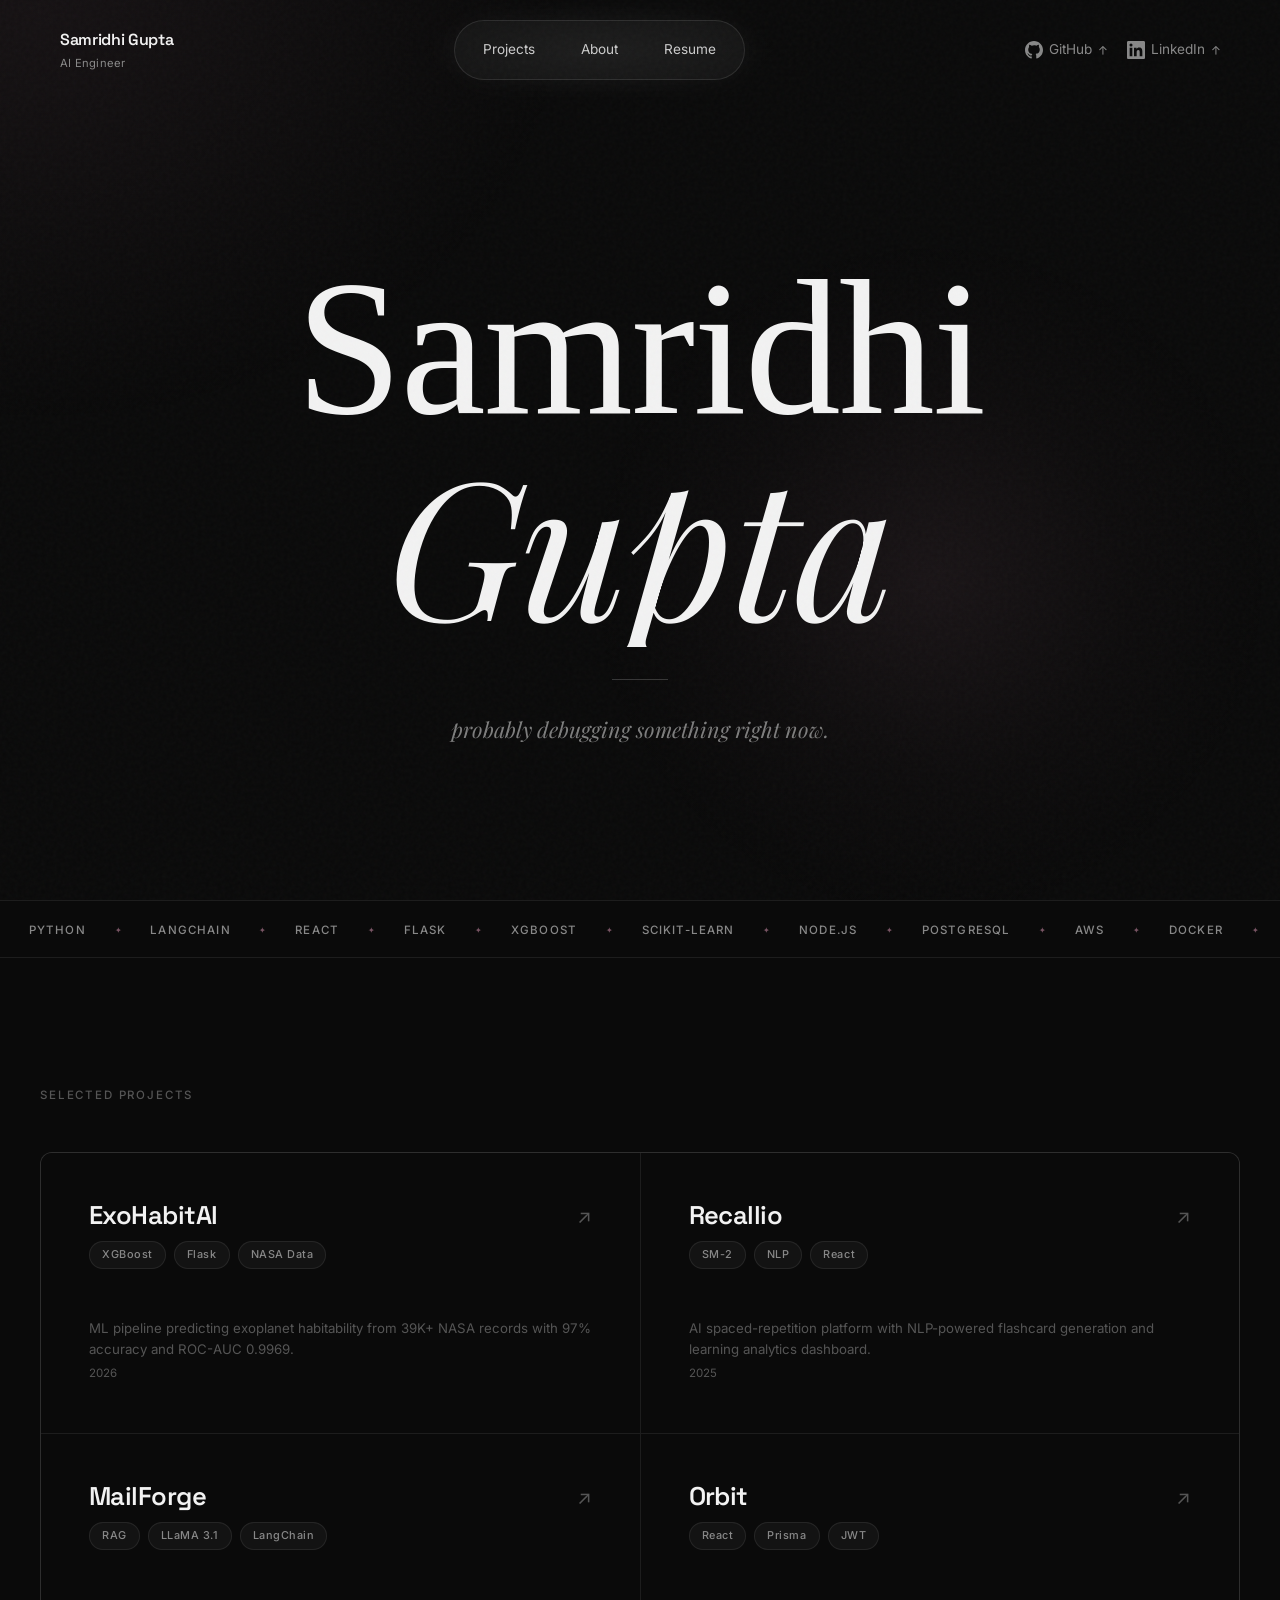
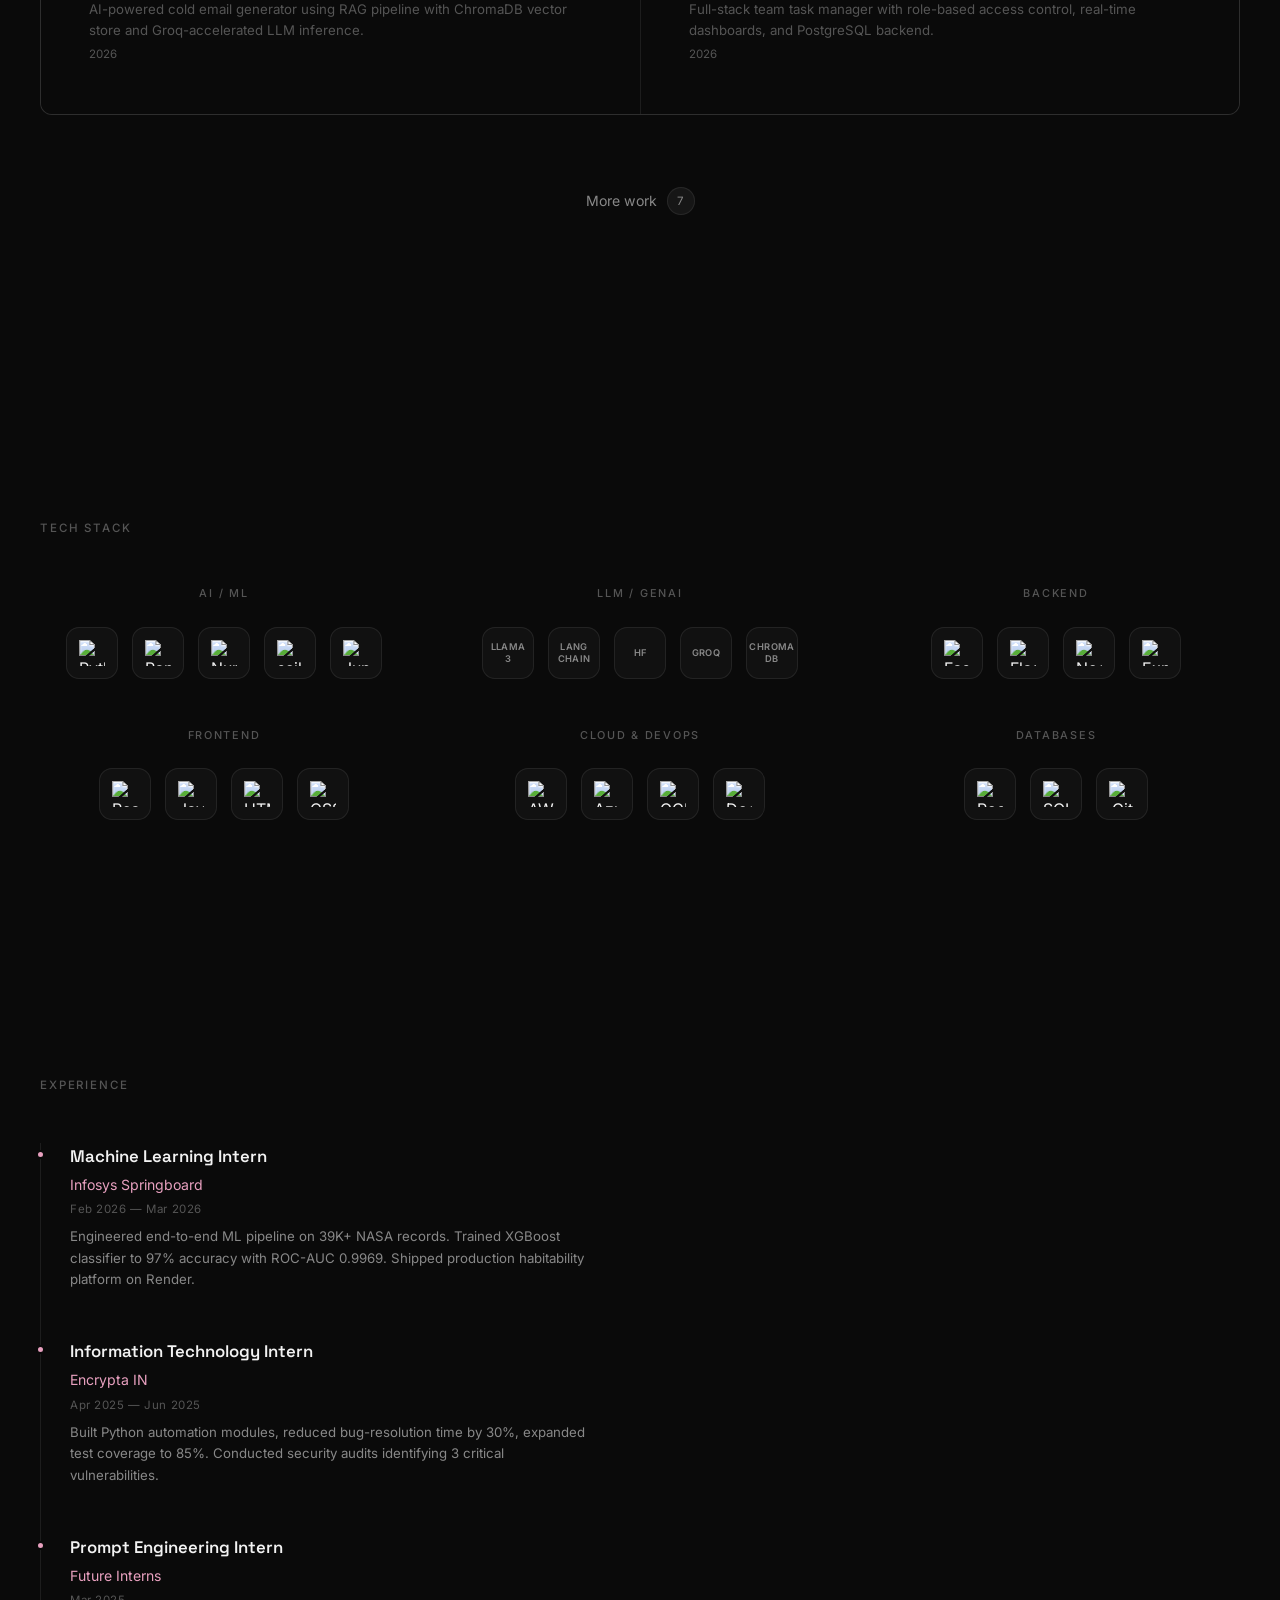
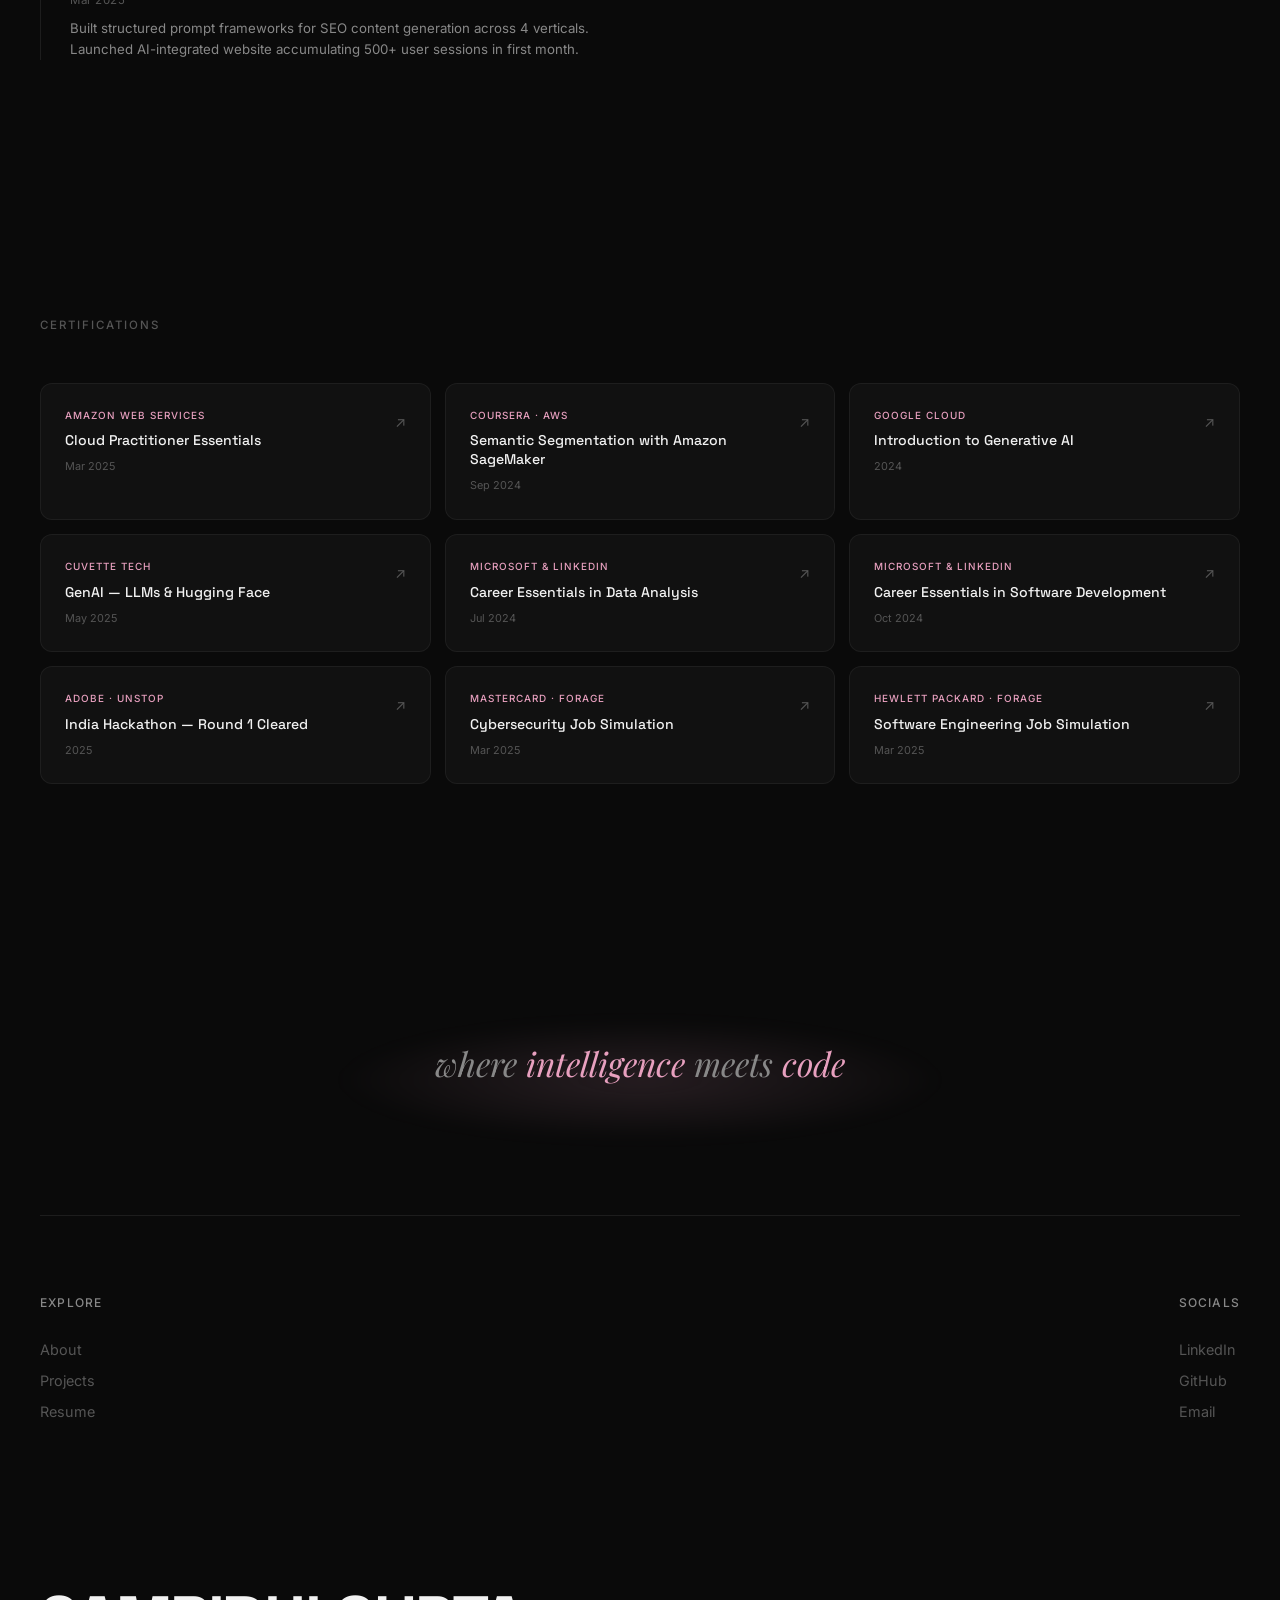
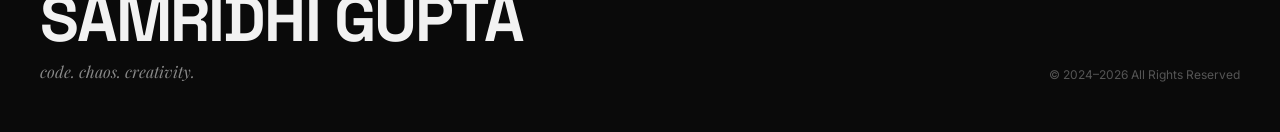
==== index.html @ 65842734 "Initial portfolio commit" ====
<!DOCTYPE html>
<html lang="en">
<head>
  <meta charset="UTF-8">
  <meta name="viewport" content="width=device-width, initial-scale=1.0">
  <title>Samridhi Gupta | Portfolio</title>
  <meta name="description" content="AI Engineer building intelligent systems that ship. Full-stack developer, ML enthusiast, and creator of production-grade AI applications.">
  <meta property="og:title" content="Samridhi Gupta | Portfolio">
  <meta property="og:description" content="AI Engineer building intelligent systems that ship.">
  <meta property="og:type" content="website">

  <!-- Stylesheets -->
  <link rel="stylesheet" href="css/style.css">
  <link rel="stylesheet" href="css/cursor.css">
  <link rel="stylesheet" href="css/welcome.css">
  <link rel="stylesheet" href="css/home.css">
  <link rel="stylesheet" href="css/responsive.css">
</head>
<body>

  <!-- Welcome Animation Overlay -->
  <div id="welcome-overlay" class="welcome-overlay">
    <div class="welcome-name">
      <span class="char">S</span><span class="char">a</span><span class="char">m</span><span class="char">r</span><span class="char">i</span><span class="char">d</span><span class="char">h</span><span class="char">i</span>
      <span class="char">&nbsp;</span>
      <span class="char">G</span><span class="char">u</span><span class="char">p</span><span class="char">t</span><span class="char">a</span>
    </div>
    <div class="welcome-tagline">probably debugging something right now.</div>
    <div class="welcome-line"></div>
  </div>

  <!-- Navbar -->
  <nav class="navbar">
    <a href="#" id="nav-brand-trigger" class="nav-brand">
      <span class="nav-brand-name">Samridhi Gupta</span>
      <span class="nav-brand-title">AI Engineer</span>
    </a>

    <div class="nav-center" data-magnetic="0.2">
      <a href="projects.html" class="nav-link">Projects</a>
      <a href="about.html" class="nav-link">About</a>
      <a href="assets/SAMRIDHI_GUPTA_Resume.pdf" class="nav-link" target="_blank">Resume</a>
    </div>

    <div class="nav-socials">
      <a href="https://github.com/SamridhiiiGupta" target="_blank" rel="noopener" class="nav-social-link">
        <svg viewBox="0 0 24 24" fill="currentColor"><path d="M12 0C5.374 0 0 5.373 0 12c0 5.302 3.438 9.8 8.207 11.387.599.111.793-.261.793-.577v-2.234c-3.338.726-4.033-1.416-4.033-1.416-.546-1.387-1.333-1.756-1.333-1.756-1.089-.745.083-.729.083-.729 1.205.084 1.839 1.237 1.839 1.237 1.07 1.834 2.807 1.304 3.492.997.107-.775.418-1.305.762-1.604-2.665-.305-5.467-1.334-5.467-5.931 0-1.311.469-2.381 1.236-3.221-.124-.303-.535-1.524.117-3.176 0 0 1.008-.322 3.301 1.23A11.509 11.509 0 0112 5.803c1.02.005 2.047.138 3.006.404 2.291-1.552 3.297-1.23 3.297-1.23.653 1.653.242 2.874.118 3.176.77.84 1.235 1.911 1.235 3.221 0 4.609-2.807 5.624-5.479 5.921.43.372.823 1.102.823 2.222v3.293c0 .319.192.694.801.576C20.566 21.797 24 17.3 24 12c0-6.627-5.373-12-12-12z"/></svg>
        <span>GitHub</span>
        <span class="arrow">↗</span>
      </a>
      <a href="https://www.linkedin.com/in/samridhiii-gupta/" target="_blank" rel="noopener" class="nav-social-link">
        <svg viewBox="0 0 24 24" fill="currentColor"><path d="M20.447 20.452h-3.554v-5.569c0-1.328-.027-3.037-1.852-3.037-1.853 0-2.136 1.445-2.136 2.939v5.667H9.351V9h3.414v1.561h.046c.477-.9 1.637-1.85 3.37-1.85 3.601 0 4.267 2.37 4.267 5.455v6.286zM5.337 7.433a2.062 2.062 0 01-2.063-2.065 2.064 2.064 0 112.063 2.065zm1.782 13.019H3.555V9h3.564v11.452zM22.225 0H1.771C.792 0 0 .774 0 1.729v20.542C0 23.227.792 24 1.771 24h20.451C23.2 24 24 23.227 24 22.271V1.729C24 .774 23.2 0 22.222 0h.003z"/></svg>
        <span>LinkedIn</span>
        <span class="arrow">↗</span>
      </a>
    </div>
  </nav>

  <!-- Main Content -->
  <main>

    <!-- ═══════════════════════════════════════
         HERO — Centered editorial (reference style)
    ═══════════════════════════════════════════ -->
    <section class="hero" id="hero">

      <!-- Mouse-following ambient glow orb -->
      <div class="hero-spotlight-orb"></div>

      <div class="container">

        <!-- Dot + role label -->
        <div class="hero-role">AI Engineer</div>

        <!-- Name: Samridhi (Times New Roman) / Gupta (italic cursive) -->
        <h1 class="hero-name">
          <span class="hero-line">
            <span class="hero-word hero-word-serif">Samridhi</span>
          </span>
          <span class="hero-line">
            <span class="hero-word hero-word-italic">Gupta</span>
          </span>
        </h1>

        <!-- Thin separator -->
        <div class="hero-separator"></div>

        <!-- Tagline -->
        <p class="hero-tagline">probably debugging something right now.</p>

      </div>

      <!-- Status dot + scroll indicator pinned to bottom -->
      <div class="hero-bottom">
        <div class="hero-status">
          <span class="status-dot"></span>
          <span class="status-text">Open to opportunities</span>
        </div>
        <div class="scroll-indicator" aria-hidden="true">
          <span>Scroll</span>
          <div class="scroll-line"></div>
        </div>
      </div>

    </section>

    <!-- ═══════════════════════════════════════
         TECH MARQUEE BAND
    ═══════════════════════════════════════════ -->
    <div class="marquee-section" aria-hidden="true">
      <div class="marquee-track">
        <!-- Set 1 -->
        <span class="marquee-item">Python</span><span class="marquee-sep">✦</span>
        <span class="marquee-item">LangChain</span><span class="marquee-sep">✦</span>
        <span class="marquee-item">React</span><span class="marquee-sep">✦</span>
        <span class="marquee-item">Flask</span><span class="marquee-sep">✦</span>
        <span class="marquee-item">XGBoost</span><span class="marquee-sep">✦</span>
        <span class="marquee-item">scikit-learn</span><span class="marquee-sep">✦</span>
        <span class="marquee-item">Node.js</span><span class="marquee-sep">✦</span>
        <span class="marquee-item">PostgreSQL</span><span class="marquee-sep">✦</span>
        <span class="marquee-item">AWS</span><span class="marquee-sep">✦</span>
        <span class="marquee-item">Docker</span><span class="marquee-sep">✦</span>
        <span class="marquee-item">RAG Pipelines</span><span class="marquee-sep">✦</span>
        <span class="marquee-item">ChromaDB</span><span class="marquee-sep">✦</span>
        <span class="marquee-item">LLaMA 3</span><span class="marquee-sep">✦</span>
        <span class="marquee-item">Groq</span><span class="marquee-sep">✦</span>
        <!-- Set 2 — duplicate for seamless loop -->
        <span class="marquee-item">Python</span><span class="marquee-sep">✦</span>
        <span class="marquee-item">LangChain</span><span class="marquee-sep">✦</span>
        <span class="marquee-item">React</span><span class="marquee-sep">✦</span>
        <span class="marquee-item">Flask</span><span class="marquee-sep">✦</span>
        <span class="marquee-item">XGBoost</span><span class="marquee-sep">✦</span>
        <span class="marquee-item">scikit-learn</span><span class="marquee-sep">✦</span>
        <span class="marquee-item">Node.js</span><span class="marquee-sep">✦</span>
        <span class="marquee-item">PostgreSQL</span><span class="marquee-sep">✦</span>
        <span class="marquee-item">AWS</span><span class="marquee-sep">✦</span>
        <span class="marquee-item">Docker</span><span class="marquee-sep">✦</span>
        <span class="marquee-item">RAG Pipelines</span><span class="marquee-sep">✦</span>
        <span class="marquee-item">ChromaDB</span><span class="marquee-sep">✦</span>
        <span class="marquee-item">LLaMA 3</span><span class="marquee-sep">✦</span>
        <span class="marquee-item">Groq</span><span class="marquee-sep">✦</span>
      </div>
    </div>

    <!-- ═══════════════════════════════════════
         SELECTED PROJECTS
    ═══════════════════════════════════════════ -->
    <section class="section container">
      <div class="section-label">Selected Projects</div>
      <div class="projects-grid">

        <!-- ExoHabitAI -->
        <a href="https://b13-exohabitai-samridhigupta.onrender.com/" target="_blank" rel="noopener" class="project-card">
          <div class="project-card-top">
            <div>
              <h3 class="project-card-name">ExoHabitAI</h3>
              <div class="project-card-meta">
                <span class="project-card-tag">XGBoost</span>
                <span class="project-card-tag">Flask</span>
                <span class="project-card-tag">NASA Data</span>
              </div>
            </div>
            <span class="project-card-arrow">↗</span>
          </div>
          <div>
            <p class="project-card-desc">ML pipeline predicting exoplanet habitability from 39K+ NASA records with 97% accuracy and ROC-AUC 0.9969.</p>
            <span class="project-card-year">2026</span>
          </div>
        </a>

        <!-- Recallio -->
        <a href="https://recallio-designed-for-perfect-recal-seven.vercel.app/" target="_blank" rel="noopener" class="project-card">
          <div class="project-card-top">
            <div>
              <h3 class="project-card-name">Recallio</h3>
              <div class="project-card-meta">
                <span class="project-card-tag">SM-2</span>
                <span class="project-card-tag">NLP</span>
                <span class="project-card-tag">React</span>
              </div>
            </div>
            <span class="project-card-arrow">↗</span>
          </div>
          <div>
            <p class="project-card-desc">AI spaced-repetition platform with NLP-powered flashcard generation and learning analytics dashboard.</p>
            <span class="project-card-year">2025</span>
          </div>
        </a>

        <!-- MailForge -->
        <!-- Add data-preview when you place screenshot at assets/images/projects/mailforge.jpg -->
        <a href="https://mailforge-ai-powered-cold-email-gen-lake.vercel.app/" target="_blank" rel="noopener" class="project-card">
          <div class="project-card-top">
            <div>
              <h3 class="project-card-name">MailForge</h3>
              <div class="project-card-meta">
                <span class="project-card-tag">RAG</span>
                <span class="project-card-tag">LLaMA 3.1</span>
                <span class="project-card-tag">LangChain</span>
              </div>
            </div>
            <span class="project-card-arrow">↗</span>
          </div>
          <div>
            <p class="project-card-desc">AI-powered cold email generator using RAG pipeline with ChromaDB vector store and Groq-accelerated LLM inference.</p>
            <span class="project-card-year">2026</span>
          </div>
        </a>

        <!-- Orbit -->
        <a href="https://orbit-production-76b4.up.railway.app/" target="_blank" rel="noopener" class="project-card">
          <div class="project-card-top">
            <div>
              <h3 class="project-card-name">Orbit</h3>
              <div class="project-card-meta">
                <span class="project-card-tag">React</span>
                <span class="project-card-tag">Prisma</span>
                <span class="project-card-tag">JWT</span>
              </div>
            </div>
            <span class="project-card-arrow">↗</span>
          </div>
          <div>
            <p class="project-card-desc">Full-stack team task manager with role-based access control, real-time dashboards, and PostgreSQL backend.</p>
            <span class="project-card-year">2026</span>
          </div>
        </a>

      </div>

      <div class="projects-more">
        <a href="projects.html">
          <span>More work</span>
          <span class="count">7</span>
        </a>
      </div>
    </section>

    <!-- ═══════════════════════════════════════
         TECH STACK
    ═══════════════════════════════════════════ -->
    <section class="tech-section section container">
      <div class="section-label">Tech Stack</div>
      <div class="tech-categories">

        <div class="tech-category">
          <div class="tech-category-label">AI / ML</div>
          <div class="tech-icons">
            <div class="tech-icon"><img src="https://cdn.jsdelivr.net/gh/devicons/devicon/icons/python/python-original.svg" alt="Python"><span class="tech-tooltip">Python</span></div>
            <div class="tech-icon"><img src="https://cdn.jsdelivr.net/gh/devicons/devicon/icons/pandas/pandas-original.svg" alt="Pandas"><span class="tech-tooltip">Pandas</span></div>
            <div class="tech-icon"><img src="https://cdn.jsdelivr.net/gh/devicons/devicon/icons/numpy/numpy-original.svg" alt="NumPy"><span class="tech-tooltip">NumPy</span></div>
            <div class="tech-icon"><img src="https://cdn.jsdelivr.net/gh/devicons/devicon/icons/scikitlearn/scikitlearn-original.svg" alt="scikit-learn"><span class="tech-tooltip">scikit-learn</span></div>
            <div class="tech-icon"><img src="https://cdn.jsdelivr.net/gh/devicons/devicon/icons/jupyter/jupyter-original.svg" alt="Jupyter"><span class="tech-tooltip">Jupyter</span></div>
          </div>
        </div>

        <div class="tech-category">
          <div class="tech-category-label">LLM / GenAI</div>
          <div class="tech-icons">
            <div class="tech-icon"><span class="tech-text-badge">LLaMA<br>3</span><span class="tech-tooltip">LLaMA 3</span></div>
            <div class="tech-icon"><span class="tech-text-badge">Lang<br>Chain</span><span class="tech-tooltip">LangChain</span></div>
            <div class="tech-icon"><span class="tech-text-badge">HF</span><span class="tech-tooltip">Hugging Face</span></div>
            <div class="tech-icon"><span class="tech-text-badge">Groq</span><span class="tech-tooltip">Groq</span></div>
            <div class="tech-icon"><span class="tech-text-badge">Chroma<br>DB</span><span class="tech-tooltip">ChromaDB</span></div>
          </div>
        </div>

        <div class="tech-category">
          <div class="tech-category-label">Backend</div>
          <div class="tech-icons">
            <div class="tech-icon"><img src="https://cdn.jsdelivr.net/gh/devicons/devicon/icons/fastapi/fastapi-original.svg" alt="FastAPI"><span class="tech-tooltip">FastAPI</span></div>
            <div class="tech-icon"><img src="https://cdn.jsdelivr.net/gh/devicons/devicon/icons/flask/flask-original.svg" alt="Flask"><span class="tech-tooltip">Flask</span></div>
            <div class="tech-icon"><img src="https://cdn.jsdelivr.net/gh/devicons/devicon/icons/nodejs/nodejs-original.svg" alt="Node.js"><span class="tech-tooltip">Node.js</span></div>
            <div class="tech-icon"><img src="https://cdn.jsdelivr.net/gh/devicons/devicon/icons/express/express-original.svg" alt="Express"><span class="tech-tooltip">Express</span></div>
          </div>
        </div>

        <div class="tech-category">
          <div class="tech-category-label">Frontend</div>
          <div class="tech-icons">
            <div class="tech-icon"><img src="https://cdn.jsdelivr.net/gh/devicons/devicon/icons/react/react-original.svg" alt="React"><span class="tech-tooltip">React</span></div>
            <div class="tech-icon"><img src="https://cdn.jsdelivr.net/gh/devicons/devicon/icons/javascript/javascript-original.svg" alt="JavaScript"><span class="tech-tooltip">JavaScript</span></div>
            <div class="tech-icon"><img src="https://cdn.jsdelivr.net/gh/devicons/devicon/icons/html5/html5-original.svg" alt="HTML5"><span class="tech-tooltip">HTML5</span></div>
            <div class="tech-icon"><img src="https://cdn.jsdelivr.net/gh/devicons/devicon/icons/css3/css3-original.svg" alt="CSS3"><span class="tech-tooltip">CSS3</span></div>
          </div>
        </div>

        <div class="tech-category">
          <div class="tech-category-label">Cloud & DevOps</div>
          <div class="tech-icons">
            <div class="tech-icon"><img src="https://cdn.jsdelivr.net/gh/devicons/devicon/icons/amazonwebservices/amazonwebservices-plain-wordmark.svg" alt="AWS"><span class="tech-tooltip">AWS</span></div>
            <div class="tech-icon"><img src="https://cdn.jsdelivr.net/gh/devicons/devicon/icons/azure/azure-original.svg" alt="Azure"><span class="tech-tooltip">Azure</span></div>
            <div class="tech-icon"><img src="https://cdn.jsdelivr.net/gh/devicons/devicon/icons/googlecloud/googlecloud-original.svg" alt="GCP"><span class="tech-tooltip">GCP</span></div>
            <div class="tech-icon"><img src="https://cdn.jsdelivr.net/gh/devicons/devicon/icons/docker/docker-original.svg" alt="Docker"><span class="tech-tooltip">Docker</span></div>
          </div>
        </div>

        <div class="tech-category">
          <div class="tech-category-label">Databases</div>
          <div class="tech-icons">
            <div class="tech-icon"><img src="https://cdn.jsdelivr.net/gh/devicons/devicon/icons/postgresql/postgresql-original.svg" alt="PostgreSQL"><span class="tech-tooltip">PostgreSQL</span></div>
            <div class="tech-icon"><img src="https://cdn.jsdelivr.net/gh/devicons/devicon/icons/sqlite/sqlite-original.svg" alt="SQLite"><span class="tech-tooltip">SQLite</span></div>
            <div class="tech-icon"><img src="https://cdn.jsdelivr.net/gh/devicons/devicon/icons/git/git-original.svg" alt="Git"><span class="tech-tooltip">Git</span></div>
          </div>
        </div>

      </div>
    </section>

    <!-- ═══════════════════════════════════════
         EXPERIENCE
    ═══════════════════════════════════════════ -->
    <section class="experience-section section container">
      <div class="section-label">Experience</div>
      <div class="timeline">

        <div class="timeline-item">
          <div class="timeline-role">Machine Learning Intern</div>
          <div class="timeline-company">Infosys Springboard</div>
          <div class="timeline-date">Feb 2026 — Mar 2026</div>
          <p class="timeline-desc">Engineered end-to-end ML pipeline on 39K+ NASA records. Trained XGBoost classifier to 97% accuracy with ROC-AUC 0.9969. Shipped production habitability platform on Render.</p>
        </div>

        <div class="timeline-item">
          <div class="timeline-role">Information Technology Intern</div>
          <div class="timeline-company">Encrypta IN</div>
          <div class="timeline-date">Apr 2025 — Jun 2025</div>
          <p class="timeline-desc">Built Python automation modules, reduced bug-resolution time by 30%, expanded test coverage to 85%. Conducted security audits identifying 3 critical vulnerabilities.</p>
        </div>

        <div class="timeline-item">
          <div class="timeline-role">Prompt Engineering Intern</div>
          <div class="timeline-company">Future Interns</div>
          <div class="timeline-date">Mar 2025</div>
          <p class="timeline-desc">Built structured prompt frameworks for SEO content generation across 4 verticals. Launched AI-integrated website accumulating 500+ user sessions in first month.</p>
        </div>

      </div>
    </section>

    <!-- ═══════════════════════════════════════
         CERTIFICATIONS
    ═══════════════════════════════════════════ -->
    <section class="certs-section section container">
      <div class="section-label">Certifications</div>
      <div class="certs-grid">

        <!-- 1. AWS — most industry-recognized cloud cert -->
        <a class="cert-card" href="assets/certificates/aws-cloud-practitioner.pdf"
           target="_blank" rel="noopener" title="Open certificate">
          <div class="cert-card-inner">
            <div class="cert-issuer">Amazon Web Services</div>
            <div class="cert-name">Cloud Practitioner Essentials</div>
            <div class="cert-date">Mar 2025</div>
          </div>
          <span class="cert-open-icon">↗</span>
        </a>

        <!-- 2. Coursera · AWS — technical ML project cert -->
        <a class="cert-card" href="assets/certificates/coursera-sagemaker.pdf"
           target="_blank" rel="noopener" title="Open certificate">
          <div class="cert-card-inner">
            <div class="cert-issuer">Coursera · AWS</div>
            <div class="cert-name">Semantic Segmentation with Amazon SageMaker</div>
            <div class="cert-date">Sep 2024</div>
          </div>
          <span class="cert-open-icon">↗</span>
        </a>

        <!-- 3. Google Cloud — Generative AI badge -->
        <a class="cert-card" href="assets/certificates/google-genai.png"
           target="_blank" rel="noopener" title="Open certificate">
          <div class="cert-card-inner">
            <div class="cert-issuer">Google Cloud</div>
            <div class="cert-name">Introduction to Generative AI</div>
            <div class="cert-date">2024</div>
          </div>
          <span class="cert-open-icon">↗</span>
        </a>

        <!-- 4. Cuvette Tech — GenAI workshop -->
        <a class="cert-card" href="assets/certificates/cuvette-genai.pdf"
           target="_blank" rel="noopener" title="Open certificate">
          <div class="cert-card-inner">
            <div class="cert-issuer">Cuvette Tech</div>
            <div class="cert-name">GenAI — LLMs &amp; Hugging Face</div>
            <div class="cert-date">May 2025</div>
          </div>
          <span class="cert-open-icon">↗</span>
        </a>

        <!-- 5. Microsoft + LinkedIn — Data Analysis -->
        <a class="cert-card" href="assets/certificates/microsoft-data-analysis.pdf"
           target="_blank" rel="noopener" title="Open certificate">
          <div class="cert-card-inner">
            <div class="cert-issuer">Microsoft &amp; LinkedIn</div>
            <div class="cert-name">Career Essentials in Data Analysis</div>
            <div class="cert-date">Jul 2024</div>
          </div>
          <span class="cert-open-icon">↗</span>
        </a>

        <!-- 6. Microsoft + LinkedIn — Software Development -->
        <a class="cert-card" href="assets/certificates/microsoft-software-dev.pdf"
           target="_blank" rel="noopener" title="Open certificate">
          <div class="cert-card-inner">
            <div class="cert-issuer">Microsoft &amp; LinkedIn</div>
            <div class="cert-name">Career Essentials in Software Development</div>
            <div class="cert-date">Oct 2024</div>
          </div>
          <span class="cert-open-icon">↗</span>
        </a>

        <!-- 7. Adobe Hackathon — competition -->
        <a class="cert-card" href="assets/certificates/adobe-hackathon.pdf"
           target="_blank" rel="noopener" title="Open certificate">
          <div class="cert-card-inner">
            <div class="cert-issuer">Adobe · Unstop</div>
            <div class="cert-name">India Hackathon — Round 1 Cleared</div>
            <div class="cert-date">2025</div>
          </div>
          <span class="cert-open-icon">↗</span>
        </a>

        <!-- 8. Forage · Mastercard — Cybersecurity -->
        <a class="cert-card" href="assets/certificates/forage-cybersecurity.pdf"
           target="_blank" rel="noopener" title="Open certificate">
          <div class="cert-card-inner">
            <div class="cert-issuer">Mastercard · Forage</div>
            <div class="cert-name">Cybersecurity Job Simulation</div>
            <div class="cert-date">Mar 2025</div>
          </div>
          <span class="cert-open-icon">↗</span>
        </a>

        <!-- 9. Forage · HPE — Software Engineering -->
        <a class="cert-card" href="assets/certificates/forage-software-eng.pdf"
           target="_blank" rel="noopener" title="Open certificate">
          <div class="cert-card-inner">
            <div class="cert-issuer">Hewlett Packard · Forage</div>
            <div class="cert-name">Software Engineering Job Simulation</div>
            <div class="cert-date">Mar 2025</div>
          </div>
          <span class="cert-open-icon">↗</span>
        </a>

      </div>
    </section>

    <!-- Pre-footer tagline -->
    <section class="pre-footer container">
      <p class="pre-footer-text">where <em>intelligence</em> meets <em>code</em></p>
    </section>

  </main>

  <!-- Footer -->
  <footer class="footer container">
    <div class="footer-content">
      <div class="footer-column">
        <h4>Explore</h4>
        <a href="about.html">About</a>
        <a href="projects.html">Projects</a>
        <a href="assets/SAMRIDHI_GUPTA_Resume.pdf" target="_blank">Resume</a>
      </div>
      <div class="footer-column">
        <h4>Socials</h4>
        <a href="https://www.linkedin.com/in/samridhiii-gupta/" target="_blank" rel="noopener">LinkedIn</a>
        <a href="https://github.com/SamridhiiiGupta" target="_blank" rel="noopener">GitHub</a>
        <a href="mailto:samridhiii.guptaa@gmail.com">Email</a>
      </div>
    </div>
    <div class="footer-bottom">
      <div>
        <div class="footer-name">SAMRIDHI GUPTA</div>
        <div class="footer-tagline">code. chaos. creativity.</div>
      </div>
      <div class="footer-copyright">© 2024–2026 All Rights Reserved</div>
    </div>
  </footer>

  <!-- ═══════════════════════════════════════
       SCRIPTS — order matters
       1. GSAP core
       2. ScrollTrigger plugin
       3. Lenis smooth scroll
       4. Our custom JS
  ═══════════════════════════════════════════ -->
  <script src="https://cdnjs.cloudflare.com/ajax/libs/gsap/3.12.5/gsap.min.js"></script>
  <script src="https://cdnjs.cloudflare.com/ajax/libs/gsap/3.12.5/ScrollTrigger.min.js"></script>
  <script src="https://cdn.jsdelivr.net/npm/@studio-freight/lenis@1.0.45/bundled/lenis.min.js"></script>
  <script src="js/cursor.js"></script>
  <script src="js/welcome.js"></script>
  <script src="js/main.js"></script>

  <!-- Project card spotlight effect -->
  <script>
    document.querySelectorAll('.project-card').forEach(card => {
      card.addEventListener('mousemove', (e) => {
        const rect = card.getBoundingClientRect();
        card.style.setProperty('--mouse-x', `${e.clientX - rect.left}px`);
        card.style.setProperty('--mouse-y', `${e.clientY - rect.top}px`);
      });
    });
  </script>

</body>
</html>
---- css/style.css ----
/* ============================================
   SAMRIDHI GUPTA — PORTFOLIO DESIGN SYSTEM
   Rose Gold × Deep Black
   ============================================ */

/* --- Google Fonts --- */
@import url('https://fonts.googleapis.com/css2?family=Inter:wght@300;400;500;600;700&family=Playfair+Display:ital,wght@0,400;0,700;1,400;1,700&family=Space+Grotesk:wght@400;500;600;700&display=swap');

/* --- Design Tokens --- */
:root {
  /* Colors */
  --bg-primary: #0A0A0A;
  --bg-secondary: #111111;
  --bg-card: rgba(255, 255, 255, 0.03);
  --bg-card-hover: rgba(255, 255, 255, 0.06);
  --text-primary: #F2F2F2;
  --text-secondary: #CCCCCC;
  --text-muted: #888888;
  --text-dim: #555555;
  --accent: #E8A0BF;
  --accent-warm: #D4A0A0;
  --accent-light: #F0C4D8;
  --accent-glow: rgba(232, 160, 191, 0.15);
  --accent-glow-strong: rgba(232, 160, 191, 0.3);
  --border: rgba(255, 255, 255, 0.08);
  --border-hover: rgba(255, 255, 255, 0.15);

  /* Typography */
  --font-heading: 'Space Grotesk', -apple-system, BlinkMacSystemFont, sans-serif;
  --font-body: 'Inter', -apple-system, BlinkMacSystemFont, sans-serif;
  --font-accent: 'Playfair Display', Georgia, serif;

  /* Spacing */
  --space-xs: 0.5rem;
  --space-sm: 1rem;
  --space-md: 1.5rem;
  --space-lg: 3rem;
  --space-xl: 5rem;
  --space-2xl: 8rem;

  /* Effects */
  --radius: 12px;
  --radius-lg: 20px;
  --transition: 0.4s cubic-bezier(0.25, 0.46, 0.45, 0.94);
  --transition-fast: 0.2s ease;
  --transition-smooth: 0.6s cubic-bezier(0.16, 1, 0.3, 1);

  /* Layout */
  --max-width: 1200px;
  --nav-height: 60px;
}

/* --- Reset & Base --- */
*,
*::before,
*::after {
  margin: 0;
  padding: 0;
  box-sizing: border-box;
}

html {
  scroll-behavior: smooth;
  -webkit-font-smoothing: antialiased;
  -moz-osx-font-smoothing: grayscale;
  cursor: none;
}

body {
  font-family: var(--font-body);
  background-color: var(--bg-primary);
  color: var(--text-primary);
  line-height: 1.6;
  overflow-x: hidden;
  cursor: none;
  min-height: 100vh;
}

/* Global ambient rose-gold glow — top-left, every page, identical atmosphere */
body::after {
  content: '';
  position: fixed;
  top: -15%;
  left: -8%;
  width: 55vw;
  height: 65vh;
  background: radial-gradient(ellipse at 20% 25%,
    rgba(232, 160, 191, 0.055) 0%,
    rgba(232, 160, 191, 0.015) 45%,
    transparent 68%);
  pointer-events: none;
  z-index: 0;
  transform: translate3d(0, 0, 0);
}

main, footer { position: relative; z-index: 1; }

/* Film Grain Overlay */
body::before {
  content: '';
  position: fixed;
  top: 0;
  left: 0;
  width: 100%;
  height: 100%;
  pointer-events: none;
  z-index: 9999;
  opacity: 0.03;
  background-image: url("data:image/svg+xml,%3Csvg viewBox='0 0 256 256' xmlns='http://www.w3.org/2000/svg'%3E%3Cfilter id='noise'%3E%3CfeTurbulence type='fractalNoise' baseFrequency='0.9' numOctaves='4' stitchTiles='stitch'/%3E%3C/filter%3E%3Crect width='100%25' height='100%25' filter='url(%23noise)'/%3E%3C/svg%3E");
}

/* Selection */
::selection {
  background: var(--accent);
  color: var(--bg-primary);
}

/* Links */
a {
  color: inherit;
  text-decoration: none;
  cursor: none;
}

/* Images */
img {
  max-width: 100%;
  display: block;
}

/* Lists */
ul, ol {
  list-style: none;
}

/* --- Typography --- */
h1, h2, h3, h4, h5, h6 {
  font-family: var(--font-heading);
  font-weight: 600;
  line-height: 1.1;
}

.text-accent {
  font-family: var(--font-accent);
  font-style: italic;
}

.text-muted {
  color: var(--text-muted);
}

.text-dim {
  color: var(--text-dim);
}

/* --- Glassmorphism Navbar --- */
.navbar {
  position: fixed;
  top: 20px;
  left: 50%;
  transform: translateX(-50%);
  z-index: 1000;
  display: flex;
  align-items: center;
  justify-content: space-between;
  width: calc(100% - 40px);
  max-width: var(--max-width);
  padding: 0 20px;
  transition: background 0.4s ease, border 0.4s ease,
              border-radius 0.4s ease, padding 0.4s ease,
              top 0.4s ease, backdrop-filter 0.4s ease;
}

/* Frosted pill when scrolled — JS adds .scrolled class */
.navbar.scrolled {
  background: rgba(10, 10, 10, 0.82);
  backdrop-filter: blur(24px);
  -webkit-backdrop-filter: blur(24px);
  border: 1px solid rgba(255, 255, 255, 0.06);
  border-radius: 50px;
  padding: 8px 24px;
  top: 12px;
}

.nav-brand {
  display: flex;
  flex-direction: column;
  gap: 2px;
  cursor: none;
  transition: var(--transition-fast);
  position: relative;
}

.nav-brand:hover {
  opacity: 0.75;
}

/* Tiny "↩ home" hint that appears on hover (non-home pages) */
.nav-brand::after {
  content: '↩ home';
  position: absolute;
  bottom: -18px;
  left: 0;
  font-size: 0.6rem;
  letter-spacing: 0.08em;
  color: var(--accent);
  opacity: 0;
  transform: translateY(4px);
  transition: opacity 0.25s ease, transform 0.25s ease;
  pointer-events: none;
  white-space: nowrap;
}

.nav-brand:hover::after {
  opacity: 0.7;
  transform: translateY(0);
}

.nav-brand-name {
  font-family: var(--font-heading);
  font-size: 1rem;
  font-weight: 600;
  letter-spacing: -0.02em;
  color: var(--text-primary);
}

.nav-brand-title {
  font-family: var(--font-body);
  font-size: 0.7rem;
  color: var(--text-muted);
  letter-spacing: 0.02em;
}

.nav-center {
  display: flex;
  align-items: center;
  gap: 6px;
  /* Solid enough to be always visible, backdrop-filter adds blur on top */
  background: rgba(22, 22, 22, 0.88);
  backdrop-filter: blur(24px);
  -webkit-backdrop-filter: blur(24px);
  border: 1px solid rgba(255, 255, 255, 0.1);
  border-radius: 50px;
  padding: 10px 8px;
  position: relative;
  /* Soft halo */
  box-shadow: 0 0 40px rgba(255, 255, 255, 0.04);
}

/* Very subtle halo — nearly invisible, just adds depth */
.nav-center::before {
  content: '';
  position: absolute;
  top: 50%;
  left: 50%;
  transform: translate(-50%, -50%);
  width: 400px;
  height: 100px;
  background: radial-gradient(ellipse at center,
    rgba(255, 255, 255, 0.04) 0%,
    transparent 65%);
  border-radius: 50%;
  pointer-events: none;
  z-index: -1;
}

.nav-link {
  font-family: var(--font-body);
  font-size: 0.85rem;
  font-weight: 400;
  color: var(--text-secondary);
  padding: 8px 20px;
  border-radius: 50px;
  transition: var(--transition-fast);
  cursor: none;
  position: relative;
}

.nav-link:hover {
  color: var(--text-primary);
  background: rgba(255, 255, 255, 0.06);
}

.nav-link.active {
  color: var(--text-primary);
  background: rgba(255, 255, 255, 0.08);
}

.nav-socials {
  display: flex;
  align-items: center;
  gap: 20px;
}

.nav-social-link {
  display: flex;
  align-items: center;
  gap: 6px;
  font-size: 0.85rem;
  color: var(--text-muted);
  transition: var(--transition-fast);
  cursor: none;
}

.nav-social-link:hover {
  color: var(--text-primary);
}

.nav-social-link svg {
  width: 18px;
  height: 18px;
}

.nav-social-link .arrow {
  font-size: 0.75rem;
  transform: rotate(-45deg);
  display: inline-block;
}

/* --- Section Container --- */
.container {
  width: 100%;
  max-width: var(--max-width);
  margin: 0 auto;
  padding: 0 40px;
}

.section {
  padding: var(--space-2xl) 0;
}

/* --- Scroll Animations --- */
/* animate-on-scroll — GSAP handles opacity/transform for elements it targets.
   CSS class still used as a selector hook; visibility set by JS.            */
.animate-on-scroll {
  opacity: 0;
  transform: translateY(30px);
  transition: opacity 0.8s cubic-bezier(0.16, 1, 0.3, 1),
              transform 0.8s cubic-bezier(0.16, 1, 0.3, 1);
}

.animate-on-scroll.visible {
  opacity: 1;
  transform: translateY(0);
}

/* Project full cards on projects page — always visible (GSAP animates from) */
.project-full-card.animate-on-scroll {
  opacity: 1;
  transform: none;
}

/* Staggered children */
.stagger-children .animate-on-scroll:nth-child(1) { transition-delay: 0.05s; }
.stagger-children .animate-on-scroll:nth-child(2) { transition-delay: 0.1s; }
.stagger-children .animate-on-scroll:nth-child(3) { transition-delay: 0.15s; }
.stagger-children .animate-on-scroll:nth-child(4) { transition-delay: 0.2s; }
.stagger-children .animate-on-scroll:nth-child(5) { transition-delay: 0.25s; }
.stagger-children .animate-on-scroll:nth-child(6) { transition-delay: 0.3s; }
.stagger-children .animate-on-scroll:nth-child(7) { transition-delay: 0.35s; }
.stagger-children .animate-on-scroll:nth-child(8) { transition-delay: 0.4s; }
.stagger-children .animate-on-scroll:nth-child(9) { transition-delay: 0.45s; }
.stagger-children .animate-on-scroll:nth-child(10) { transition-delay: 0.5s; }

/* --- Footer --- */
.footer {
  padding: var(--space-xl) 0 var(--space-lg);
  border-top: 1px solid var(--border);
}

.footer-content {
  display: flex;
  justify-content: space-between;
  gap: var(--space-xl);
  margin-bottom: var(--space-xl);
}

.footer-column h4 {
  font-family: var(--font-body);
  font-size: 0.75rem;
  font-weight: 500;
  letter-spacing: 0.1em;
  text-transform: uppercase;
  color: var(--text-muted);
  margin-bottom: var(--space-md);
}

.footer-column a {
  display: block;
  font-size: 0.9rem;
  color: var(--text-dim);
  padding: 4px 0;
  transition: var(--transition-fast);
  cursor: none;
}

.footer-column a:hover {
  color: var(--text-primary);
}

.footer-bottom {
  display: flex;
  justify-content: space-between;
  align-items: flex-end;
  padding-top: var(--space-xl);
}

.footer-name {
  font-family: var(--font-heading);
  font-size: clamp(2rem, 5vw, 4rem);
  font-weight: 700;
  letter-spacing: -0.03em;
  color: var(--text-primary);
  line-height: 1;
}

.footer-tagline {
  font-family: var(--font-accent);
  font-style: italic;
  font-size: 1rem;
  color: var(--text-muted);
  margin-top: 8px;
}

.footer-copyright {
  font-size: 0.75rem;
  color: var(--text-dim);
}

/* --- Utility --- */
.sr-only {
  position: absolute;
  width: 1px;
  height: 1px;
  padding: 0;
  margin: -1px;
  overflow: hidden;
  clip: rect(0, 0, 0, 0);
  border: 0;
}

/* --- Custom Scrollbar --- */
::-webkit-scrollbar {
  width: 6px;
}

::-webkit-scrollbar-track {
  background: var(--bg-primary);
}

::-webkit-scrollbar-thumb {
  background: rgba(255, 255, 255, 0.1);
  border-radius: 3px;
}

::-webkit-scrollbar-thumb:hover {
  background: rgba(255, 255, 255, 0.2);
}
---- css/cursor.css ----
/* ============================================
   CUSTOM CURSOR STYLES
   GSAP-powered: dot (snap) + outline (lerp) + label
   ============================================ */

/* Both elements positioned at top:0 left:0
   JS handles all movement via transform: translate(x - 50%, y - 50%) */
.cursor-dot,
.cursor-outline,
.cursor-label {
  position: fixed;
  top: 0;
  left: 0;
  pointer-events: none;
  z-index: 10001;
  will-change: transform;
  transition: opacity 0.2s ease;
}

.cursor-dot {
  width: 7px;
  height: 7px;
  background: var(--accent);
  border-radius: 50%;
  z-index: 10002;
  /* Stronger, more visible rose gold bloom */
  box-shadow:
    0 0 6px 3px rgba(232, 160, 191, 0.9),
    0 0 16px 7px rgba(232, 160, 191, 0.5),
    0 0 32px 12px rgba(232, 160, 191, 0.2);
}

.cursor-outline {
  width: 36px;
  height: 36px;
  border: 1.5px solid rgba(232, 160, 191, 0.7);
  border-radius: 50%;
  z-index: 10000;
  opacity: 0.7;
  transform-origin: center center;
  /* Subtle ring glow */
  box-shadow: 0 0 10px 2px rgba(232, 160, 191, 0.15);
}

/* "VIEW →" label shown on project card hover */
.cursor-label {
  display: flex;
  align-items: center;
  justify-content: center;
  width: 72px;
  height: 72px;
  background: var(--accent);
  border-radius: 50%;
  font-family: var(--font-body);
  font-size: 0.6rem;
  font-weight: 600;
  letter-spacing: 0.12em;
  text-transform: uppercase;
  color: #0a0a0a;
  z-index: 10003;
  opacity: 0;
  transform-origin: center center;
}

/* Hide on touch screens */
@media (hover: none), (pointer: coarse) {
  .cursor-dot,
  .cursor-outline,
  .cursor-label {
    display: none;
  }

  html, body, a, button {
    cursor: auto !important;
  }
}
---- css/welcome.css ----
/* ============================================
   WELCOME ANIMATION OVERLAY
   Fullscreen intro on name click
   ============================================ */

.welcome-overlay {
  position: fixed;
  top: 0;
  left: 0;
  width: 100%;
  height: 100%;
  background: var(--bg-primary);
  z-index: 99999;
  display: flex;
  flex-direction: column;
  align-items: center;
  justify-content: center;
  opacity: 0;
  pointer-events: none;
  transition: opacity 0.4s ease;
}

.welcome-overlay.active {
  opacity: 1;
  pointer-events: all;
}

.welcome-name {
  font-family: var(--font-heading);
  font-size: clamp(2.5rem, 8vw, 6rem);
  font-weight: 700;
  letter-spacing: -0.03em;
  color: var(--text-primary);
  overflow: hidden;
}

.welcome-name .char {
  display: inline-block;
  opacity: 0;
  transform: translateY(100%);
  transition: opacity 0.4s ease, transform 0.4s ease;
}

.welcome-name .char.visible {
  opacity: 1;
  transform: translateY(0);
}

.welcome-tagline {
  font-family: var(--font-accent);
  font-style: italic;
  font-size: clamp(1rem, 2.5vw, 1.4rem);
  color: var(--accent);
  margin-top: 16px;
  opacity: 0;
  transform: translateY(20px);
  transition: opacity 0.6s ease 0.8s, transform 0.6s ease 0.8s;
}

.welcome-overlay.animating .welcome-tagline {
  opacity: 1;
  transform: translateY(0);
}

.welcome-line {
  width: 0;
  height: 1px;
  background: var(--accent);
  margin-top: 24px;
  transition: width 0.8s cubic-bezier(0.16, 1, 0.3, 1) 1.2s;
}

.welcome-overlay.animating .welcome-line {
  width: 120px;
}
---- css/home.css ----
/* ============================================
   HOME PAGE STYLES — Premium Edition
   Hero (editorial) · Marquee · Projects
   Tech · Experience · Certs · Pre-footer
   ============================================ */

/* ─── HERO ─────────────────────────────────── */
.hero {
  min-height: 100vh;
  display: flex;
  flex-direction: column;
  justify-content: center;
  align-items: center;
  text-align: center;
  padding-top: var(--nav-height);
  position: relative;
  overflow: hidden;
}

/* Mouse-following ambient orb */
.hero-spotlight-orb {
  position: absolute;
  width: 700px;
  height: 700px;
  border-radius: 50%;
  background: radial-gradient(circle,
    rgba(232, 160, 191, 0.07) 0%,
    rgba(232, 160, 191, 0.02) 40%,
    transparent 70%);
  pointer-events: none;
  z-index: 1;
  will-change: transform;
  transform: translate(-50%, -50%);
}

.hero > .container {
  position: relative;
  z-index: 1;
  display: flex;
  flex-direction: column;
  align-items: center;
}

/* Role label — dot + spaced caps, centered */
.hero-role {
  display: flex;
  align-items: center;
  justify-content: center;
  gap: 10px;
  font-family: var(--font-body);
  font-size: 0.68rem;
  font-weight: 500;
  letter-spacing: 0.28em;
  text-transform: uppercase;
  color: var(--text-muted);
  margin-bottom: 2rem;
  opacity: 0;
}

.hero-role::before {
  content: '';
  width: 8px;
  height: 8px;
  border-radius: 50%;
  background: var(--accent);
  flex-shrink: 0;
  animation: pulse 2.2s ease-in-out infinite;
}

/* ── Large editorial name — centered ── */
.hero-name {
  font-size: clamp(5rem, 15vw, 13rem);
  line-height: 0.9;
  color: var(--text-primary);
  margin-bottom: 0;
  letter-spacing: -0.01em;
  text-align: center;
}

/* Each line clips its child for the slide-up reveal */
.hero-line {
  display: block;
  overflow: hidden;
  padding-bottom: 0.1em;
}

.hero-word {
  display: block;
  transform: translateY(110%);
}

/* "Samridhi" — Times New Roman, upright, elegant */
.hero-word-serif {
  font-family: 'Times New Roman', Times, Georgia, serif;
  font-weight: 400;
  font-style: normal;
}

/* "Gupta" — Playfair Display italic, cursive feel */
.hero-word-italic {
  font-family: var(--font-accent);
  font-weight: 400;
  font-style: italic;
}

/* Thin separator line between name and tagline */
.hero-separator {
  width: 56px;
  height: 1px;
  background: rgba(255, 255, 255, 0.18);
  margin: 2rem auto;
  opacity: 0;
  transform: scaleX(0);
  transform-origin: center;
}

/* Tagline */
.hero-tagline {
  font-family: var(--font-accent);
  font-style: italic;
  font-size: clamp(1rem, 2vw, 1.35rem);
  color: var(--text-muted);
  line-height: 1.55;
  opacity: 0;
  transform: translateY(20px);
  text-align: center;
}

/* Bottom strip — absolutely pinned to hero bottom */
.hero-bottom {
  position: absolute;
  bottom: var(--space-xl);
  left: var(--space-lg);
  right: var(--space-lg);
  display: flex;
  justify-content: space-between;
  align-items: flex-end;
  opacity: 0;
  z-index: 2;
}

.hero-status {
  display: flex;
  align-items: center;
  gap: 10px;
}

.status-dot {
  width: 9px;
  height: 9px;
  background: var(--accent);
  border-radius: 50%;
  position: relative;
  animation: pulse 2.2s ease-in-out infinite;
}

.status-dot::before {
  content: '';
  position: absolute;
  inset: 50%;
  transform: translate(-50%, -50%);
  width: 20px;
  height: 20px;
  background: var(--accent-glow-strong);
  border-radius: 50%;
  animation: pulseRing 2.2s ease-in-out infinite;
}

@keyframes pulse {
  0%, 100% { opacity: 1; }
  50%       { opacity: 0.55; }
}

@keyframes pulseRing {
  0%   { transform: translate(-50%, -50%) scale(1);   opacity: 0.4; }
  50%  { transform: translate(-50%, -50%) scale(1.6); opacity: 0;   }
  100% { transform: translate(-50%, -50%) scale(1);   opacity: 0.4; }
}

.status-text {
  font-size: 0.82rem;
  color: var(--text-muted);
  letter-spacing: 0.03em;
}

/* Scroll indicator */
.scroll-indicator {
  display: flex;
  flex-direction: column;
  align-items: center;
  gap: 10px;
}

.scroll-indicator > span {
  font-size: 0.6rem;
  letter-spacing: 0.2em;
  text-transform: uppercase;
  color: var(--text-dim);
  writing-mode: vertical-rl;
  transform: rotate(180deg);
}

.scroll-line {
  width: 1px;
  height: 64px;
  background: var(--border);
  overflow: hidden;
  position: relative;
}

.scroll-line::after {
  content: '';
  position: absolute;
  top: -100%;
  left: 0;
  width: 100%;
  height: 100%;
  background: var(--accent);
  animation: scrollMove 2s cubic-bezier(0.4, 0, 0.6, 1) infinite;
}

@keyframes scrollMove {
  0%   { top: -100%; }
  100% { top: 200%;  }
}

/* ─── MARQUEE BAND ──────────────────────────── */
.marquee-section {
  border-top: 1px solid var(--border);
  border-bottom: 1px solid var(--border);
  padding: 15px 0;
  overflow: hidden;
  white-space: nowrap;
  position: relative;
}

.marquee-track {
  display: inline-flex;
  align-items: center;
  gap: 0;
  animation: marqueeScroll 28s linear infinite;
  width: max-content;
}

.marquee-track:hover {
  animation-play-state: paused;
}

.marquee-item {
  font-family: var(--font-body);
  font-size: 0.72rem;
  font-weight: 500;
  letter-spacing: 0.1em;
  text-transform: uppercase;
  color: var(--text-muted);
  padding: 0 1.8rem;
  flex-shrink: 0;
  transition: color 0.25s ease;
}

.marquee-item:hover {
  color: var(--accent);
}

.marquee-sep {
  color: var(--accent);
  font-size: 0.5rem;
  opacity: 0.5;
  flex-shrink: 0;
}

@keyframes marqueeScroll {
  from { transform: translateX(0); }
  to   { transform: translateX(-50%); }
}

/* ─── SECTION LABELS ────────────────────────── */
.section-label {
  font-family: var(--font-body);
  font-size: 0.72rem;
  font-weight: 500;
  letter-spacing: 0.16em;
  text-transform: uppercase;
  color: var(--text-dim);
  margin-bottom: var(--space-lg);
}

/* ─── PROJECTS GRID ─────────────────────────── */
.projects-grid {
  display: grid;
  grid-template-columns: repeat(2, 1fr);
  gap: 1px;
  background: var(--border);
  border: 1px solid var(--border);
  border-radius: var(--radius);
  overflow: hidden;
}

/* Project card — clean, no extra border */
.project-card {
  background: var(--bg-primary);
  padding: var(--space-lg);
  display: flex;
  flex-direction: column;
  justify-content: space-between;
  min-height: 280px;
  cursor: none;
  position: relative;
  overflow: hidden;
  transition: background 0.3s ease;
}

.project-card::before {
  /* Spotlight glow on hover */
  content: '';
  position: absolute;
  inset: 0;
  background: radial-gradient(
    600px circle at var(--mouse-x, 50%) var(--mouse-y, 50%),
    rgba(232, 160, 191, 0.06),
    transparent 40%
  );
  opacity: 0;
  transition: opacity 0.4s ease;
  z-index: 0;
  pointer-events: none;
}

.project-card:hover {
  background: var(--bg-card-hover);
}

.project-card:hover::before {
  opacity: 1;
}

/* Content above spotlight z-layer */
.project-card-top,
.project-card-name,
.project-card-meta,
.project-card-desc,
.project-card-year,
.project-card > div {
  position: relative;
  z-index: 1;
}

.project-card-top {
  display: flex;
  justify-content: space-between;
  align-items: flex-start;
}

.project-card-name {
  font-family: var(--font-heading);
  font-size: 1.6rem;
  font-weight: 600;
  letter-spacing: -0.02em;
  color: var(--text-primary);
  transition: color 0.25s ease;
}

.project-card:hover .project-card-name {
  color: var(--accent);
}

.project-card-arrow {
  font-size: 1.2rem;
  color: var(--text-dim);
  transition: transform 0.4s cubic-bezier(0.25, 0.46, 0.45, 0.94),
              color 0.25s ease;
  position: relative;
  z-index: 1;
}

.project-card:hover .project-card-arrow {
  transform: translate(5px, -5px);
  color: var(--accent);
}

.project-card-meta {
  display: flex;
  flex-wrap: wrap;
  gap: 8px;
  margin-top: 12px;
}

.project-card-tag {
  font-size: 0.68rem;
  font-weight: 500;
  letter-spacing: 0.05em;
  color: var(--text-muted);
  background: rgba(255, 255, 255, 0.04);
  padding: 4px 12px;
  border-radius: 50px;
  border: 1px solid var(--border);
  transition: background 0.25s ease, border-color 0.25s ease;
}

.project-card:hover .project-card-tag {
  background: rgba(232, 160, 191, 0.06);
  border-color: rgba(232, 160, 191, 0.2);
}

.project-card-desc {
  font-size: 0.83rem;
  color: var(--text-dim);
  line-height: 1.55;
  margin-top: auto;
  padding-top: var(--space-md);
  position: relative;
  z-index: 1;
}

.project-card-year {
  font-size: 0.72rem;
  color: var(--text-dim);
  margin-top: 8px;
  position: relative;
  z-index: 1;
}

/* Image preview (Phase 5 — add screenshots to assets/images/projects/) */
.project-preview-img {
  position: absolute;
  width: 200px;
  height: 130px;
  object-fit: cover;
  border-radius: 8px;
  border: 1px solid var(--border);
  pointer-events: none;
  z-index: 5;
  opacity: 0;
  transform: scale(0.88);
  will-change: transform, opacity;
  box-shadow: 0 20px 60px rgba(0, 0, 0, 0.5);
}

/* More projects link */
.projects-more {
  display: flex;
  align-items: center;
  justify-content: center;
  padding: var(--space-lg) 0;
  margin-top: var(--space-md);
}

.projects-more a {
  font-size: 0.88rem;
  color: var(--text-muted);
  display: flex;
  align-items: center;
  gap: 10px;
  transition: color 0.25s ease;
  cursor: none;
}

.projects-more a:hover {
  color: var(--text-primary);
}

.projects-more .count {
  display: inline-flex;
  align-items: center;
  justify-content: center;
  width: 28px;
  height: 28px;
  background: rgba(255, 255, 255, 0.05);
  border: 1px solid var(--border);
  border-radius: 50%;
  font-size: 0.72rem;
  color: var(--text-muted);
  transition: background 0.25s ease, color 0.25s ease;
}

.projects-more a:hover .count {
  background: rgba(232, 160, 191, 0.1);
  color: var(--accent);
  border-color: rgba(232, 160, 191, 0.3);
}

/* ─── TECH STACK ────────────────────────────── */
.tech-section {
  padding: var(--space-2xl) 0;
}

.tech-categories {
  display: grid;
  grid-template-columns: repeat(3, 1fr);
  gap: var(--space-lg);
}

.tech-category {
  text-align: center;
}

.tech-category-label {
  font-size: 0.68rem;
  font-weight: 500;
  letter-spacing: 0.16em;
  text-transform: uppercase;
  color: var(--text-dim);
  margin-bottom: var(--space-md);
}

.tech-icons {
  display: flex;
  flex-wrap: wrap;
  justify-content: center;
  gap: 14px;
}

.tech-icon {
  width: 52px;
  height: 52px;
  display: flex;
  align-items: center;
  justify-content: center;
  background: rgba(255, 255, 255, 0.03);
  border: 1px solid var(--border);
  border-radius: 13px;
  transition: background 0.3s ease, border-color 0.3s ease, transform 0.3s ease;
  position: relative;
  cursor: default;
}

.tech-icon:hover {
  background: rgba(232, 160, 191, 0.07);
  border-color: rgba(232, 160, 191, 0.25);
  transform: translateY(-3px);
}

.tech-icon img {
  width: 26px;
  height: 26px;
  object-fit: contain;
}

/* Text-based tech badges (for LLM tools) */
.tech-text-badge {
  font-size: 0.58rem;
  font-weight: 600;
  letter-spacing: 0.04em;
  text-transform: uppercase;
  color: var(--text-muted);
  text-align: center;
  line-height: 1.3;
  padding: 0 4px;
}

.tech-icon .tech-tooltip {
  position: absolute;
  bottom: calc(100% + 8px);
  left: 50%;
  transform: translateX(-50%);
  background: var(--bg-secondary);
  color: var(--text-primary);
  font-size: 0.68rem;
  padding: 4px 10px;
  border-radius: 6px;
  white-space: nowrap;
  opacity: 0;
  pointer-events: none;
  transition: opacity 0.2s ease;
  border: 1px solid var(--border);
}

.tech-icon:hover .tech-tooltip {
  opacity: 1;
}

/* ─── EXPERIENCE TIMELINE ───────────────────── */
.experience-section {
  padding: var(--space-2xl) 0;
}

.timeline {
  position: relative;
  padding-left: 30px;
}

.timeline::before {
  content: '';
  position: absolute;
  left: 0;
  top: 0;
  bottom: 0;
  width: 1px;
  background: var(--border);
}

.timeline-item {
  position: relative;
  padding-bottom: var(--space-lg);
}

.timeline-item:last-child {
  padding-bottom: 0;
}

.timeline-item::before {
  content: '';
  position: absolute;
  left: -34px;
  top: 7px;
  width: 9px;
  height: 9px;
  background: var(--accent);
  border-radius: 50%;
  border: 2px solid var(--bg-primary);
  transition: box-shadow 0.3s ease;
}

.timeline-item:hover::before {
  box-shadow: 0 0 0 4px var(--accent-glow);
}

.timeline-role {
  font-family: var(--font-heading);
  font-size: 1.05rem;
  font-weight: 600;
  color: var(--text-primary);
  margin-bottom: 4px;
}

.timeline-company {
  font-size: 0.88rem;
  color: var(--accent);
  margin-bottom: 4px;
}

.timeline-date {
  font-size: 0.72rem;
  color: var(--text-dim);
  letter-spacing: 0.05em;
}

.timeline-desc {
  font-size: 0.83rem;
  color: var(--text-muted);
  line-height: 1.6;
  margin-top: 8px;
  max-width: 520px;
}

/* ─── CERTIFICATIONS ────────────────────────── */
.certs-section {
  padding: var(--space-2xl) 0;
}

.certs-grid {
  display: grid;
  grid-template-columns: repeat(3, 1fr); /* 3+3+3 = perfect symmetry for 9 certs */
  gap: 14px;
  background: transparent;
  border: none;
}

/* Clickable cert card — anchor tag */
.cert-card {
  background: var(--bg-card);
  padding: var(--space-md);
  display: flex;
  justify-content: space-between;
  align-items: flex-start;
  gap: 10px;
  text-decoration: none;
  cursor: none;
  position: relative;
  transition: background 0.3s ease, transform 0.3s ease;
  border-radius: var(--radius);
  /* Very subtle border — barely visible */
  border: 1px solid rgba(255, 255, 255, 0.05);
}

.cert-card:hover {
  background: var(--bg-card-hover);
  transform: translateY(-2px);
  border-color: rgba(232, 160, 191, 0.15);
}

.cert-card-inner {
  flex: 1;
}

.cert-issuer {
  font-size: 0.62rem;
  font-weight: 500;
  letter-spacing: 0.1em;
  text-transform: uppercase;
  color: var(--accent);
  margin-bottom: 8px;
}

.cert-name {
  font-family: var(--font-heading);
  font-size: 0.88rem;
  font-weight: 500;
  color: var(--text-primary);
  line-height: 1.35;
}

.cert-date {
  font-size: 0.68rem;
  color: var(--text-dim);
  margin-top: 8px;
}

/* Arrow icon — top right of card */
.cert-open-icon {
  font-size: 0.9rem;
  color: var(--text-dim);
  flex-shrink: 0;
  transition: transform 0.3s ease, color 0.25s ease;
  margin-top: 2px;
}

.cert-card:hover .cert-open-icon {
  transform: translate(3px, -3px);
  color: var(--accent);
}

/* ─── PRE-FOOTER ────────────────────────────── */
.pre-footer {
  padding: var(--space-2xl) 0;
  text-align: center;
  position: relative;
}

/* Soft glow that sits UNDER the text, bleeds into background */
.pre-footer::before {
  content: '';
  position: absolute;
  bottom: 25%;
  left: 50%;
  transform: translateX(-50%);
  width: 600px;
  height: 120px;
  background: radial-gradient(ellipse at center,
    rgba(232, 160, 191, 0.13) 0%,
    rgba(232, 160, 191, 0.05) 45%,
    transparent 72%);
  pointer-events: none;
  z-index: 0;
  filter: blur(8px);
}

.pre-footer-text {
  font-family: var(--font-accent);
  font-style: italic;
  font-size: clamp(1.2rem, 3vw, 2.1rem);
  color: var(--text-muted);
  line-height: 1.4;
  position: relative;
  z-index: 1;
}

.pre-footer-text em {
  color: var(--accent);
  font-style: italic;
}
---- css/responsive.css ----
/* ============================================
   RESPONSIVE STYLES
   Breakpoints: 320, 768, 1024, 1440
   ============================================ */

/* --- Tablet & Below (768px) --- */
@media (max-width: 768px) {
  :root {
    --space-xl: 3rem;
    --space-2xl: 5rem;
  }

  .container {
    padding: 0 20px;
  }

  /* Navbar */
  .navbar {
    top: 12px;
    width: calc(100% - 24px);
    flex-wrap: wrap;
    gap: 12px;
  }

  .nav-socials {
    display: none;
  }

  .nav-center {
    order: 3;
    width: 100%;
    justify-content: center;
  }

  .nav-link {
    font-size: 0.8rem;
    padding: 6px 14px;
  }

  /* Hero — centered, editorial but mobile-friendly */
  .hero {
    padding-top: var(--nav-height);
    justify-content: center;
  }

  .hero > .container {
    padding-bottom: 100px; /* space for absolute bottom strip */
  }

  /* Name stays large on mobile — it's the statement */
  .hero-name {
    font-size: clamp(3.5rem, 14vw, 6rem);
    letter-spacing: -0.02em;
  }

  .hero-role {
    font-size: 0.6rem;
    margin-bottom: 1.2rem;
  }

  .hero-tagline {
    font-size: clamp(0.9rem, 3.5vw, 1.1rem);
  }

  .hero-bottom {
    left: 20px;
    right: 20px;
    bottom: var(--space-lg);
  }

  .scroll-indicator {
    display: none;
  }

  /* Marquee — faster on mobile */
  .marquee-track {
    animation-duration: 18s;
  }

  /* Certs — 2 columns on tablet */
  .certs-grid {
    grid-template-columns: repeat(2, 1fr);
  }

  /* Projects Grid */
  .projects-grid {
    grid-template-columns: 1fr;
  }

  .project-preview-img {
    display: none; /* hover previews off on touch */
  }

  /* Tech Stack */
  .tech-categories {
    grid-template-columns: 1fr 1fr;
    gap: var(--space-md);
  }

  /* Footer */
  .footer-content {
    flex-direction: column;
    gap: var(--space-lg);
  }

  .footer-bottom {
    flex-direction: column;
    align-items: flex-start;
    gap: var(--space-md);
  }

  .footer-name {
    font-size: 2rem;
  }
}

/* --- Mobile Small (480px) --- */
@media (max-width: 480px) {
  .hero-name {
    font-size: clamp(2.8rem, 13vw, 4.5rem);
    line-height: 0.9;
  }

  .tech-categories {
    grid-template-columns: 1fr;
  }

  .certs-grid {
    grid-template-columns: 1fr;
  }

  .certs-grid {
    grid-template-columns: 1fr;
  }

  .nav-center {
    padding: 6px 4px;
  }

  .nav-link {
    font-size: 0.75rem;
    padding: 6px 10px;
  }

  /* Pre-footer */
  .pre-footer-text {
    font-size: 1rem;
  }
}

/* --- Large screens (1440px+) --- */
@media (min-width: 1440px) {
  :root {
    --max-width: 1300px;
  }
}

/* --- Reduce motion preference --- */
@media (prefers-reduced-motion: reduce) {
  .marquee-track { animation: none; }
  .scroll-line::after { animation: none; }
  .status-dot,
  .status-dot::before { animation: none; }
  .hero-word { transform: none; }
}
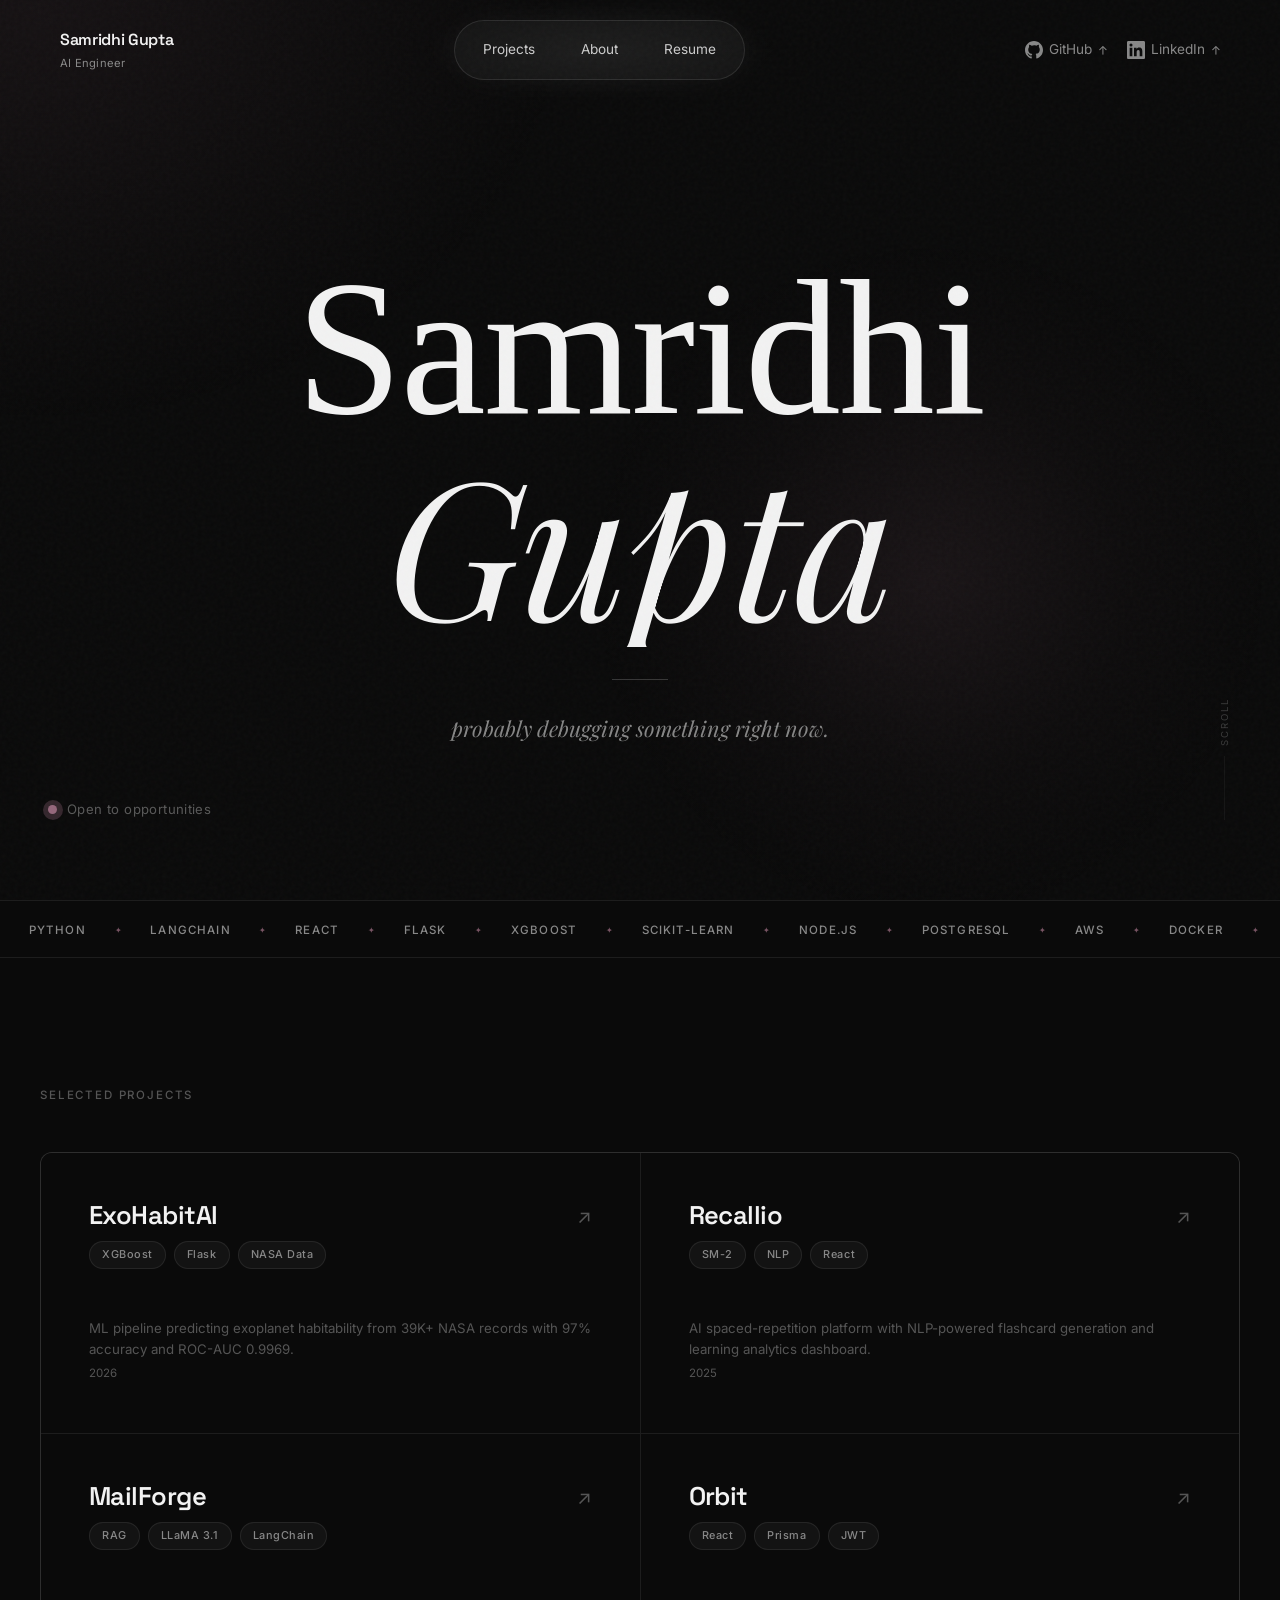
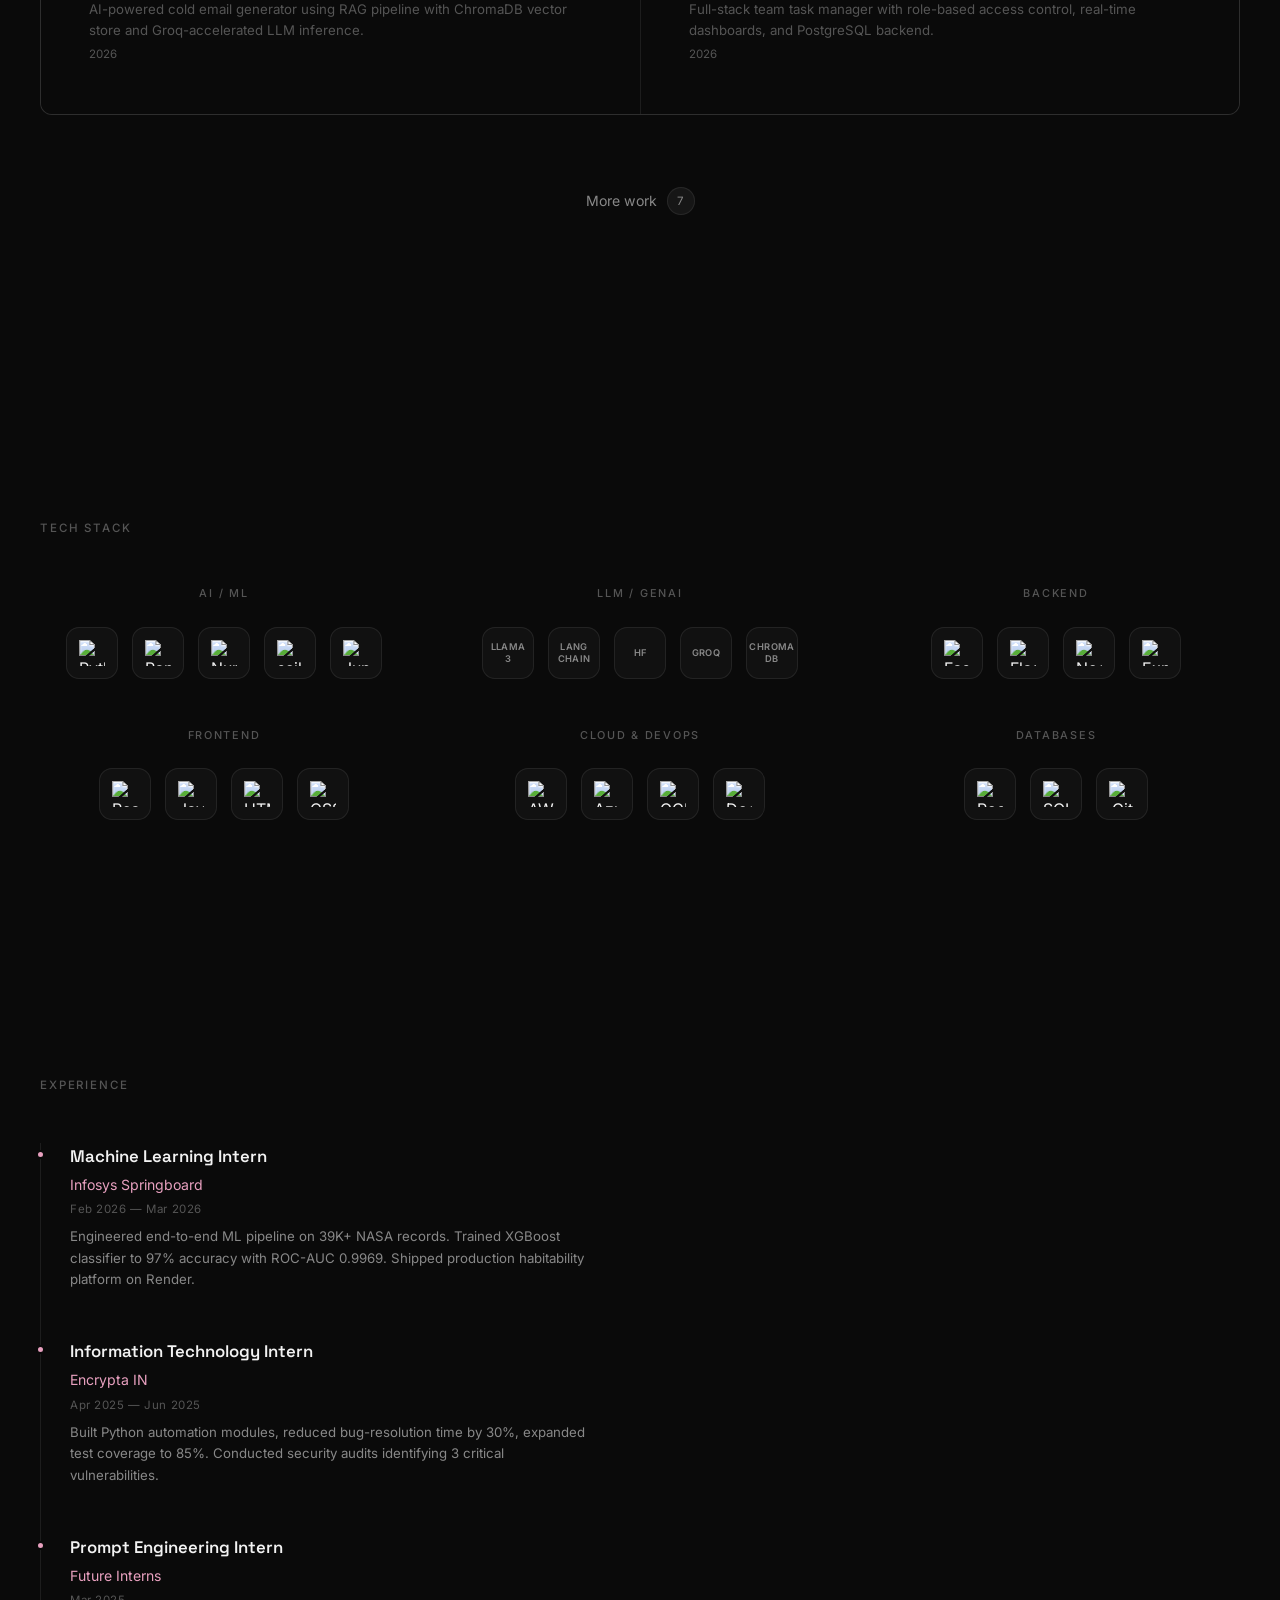
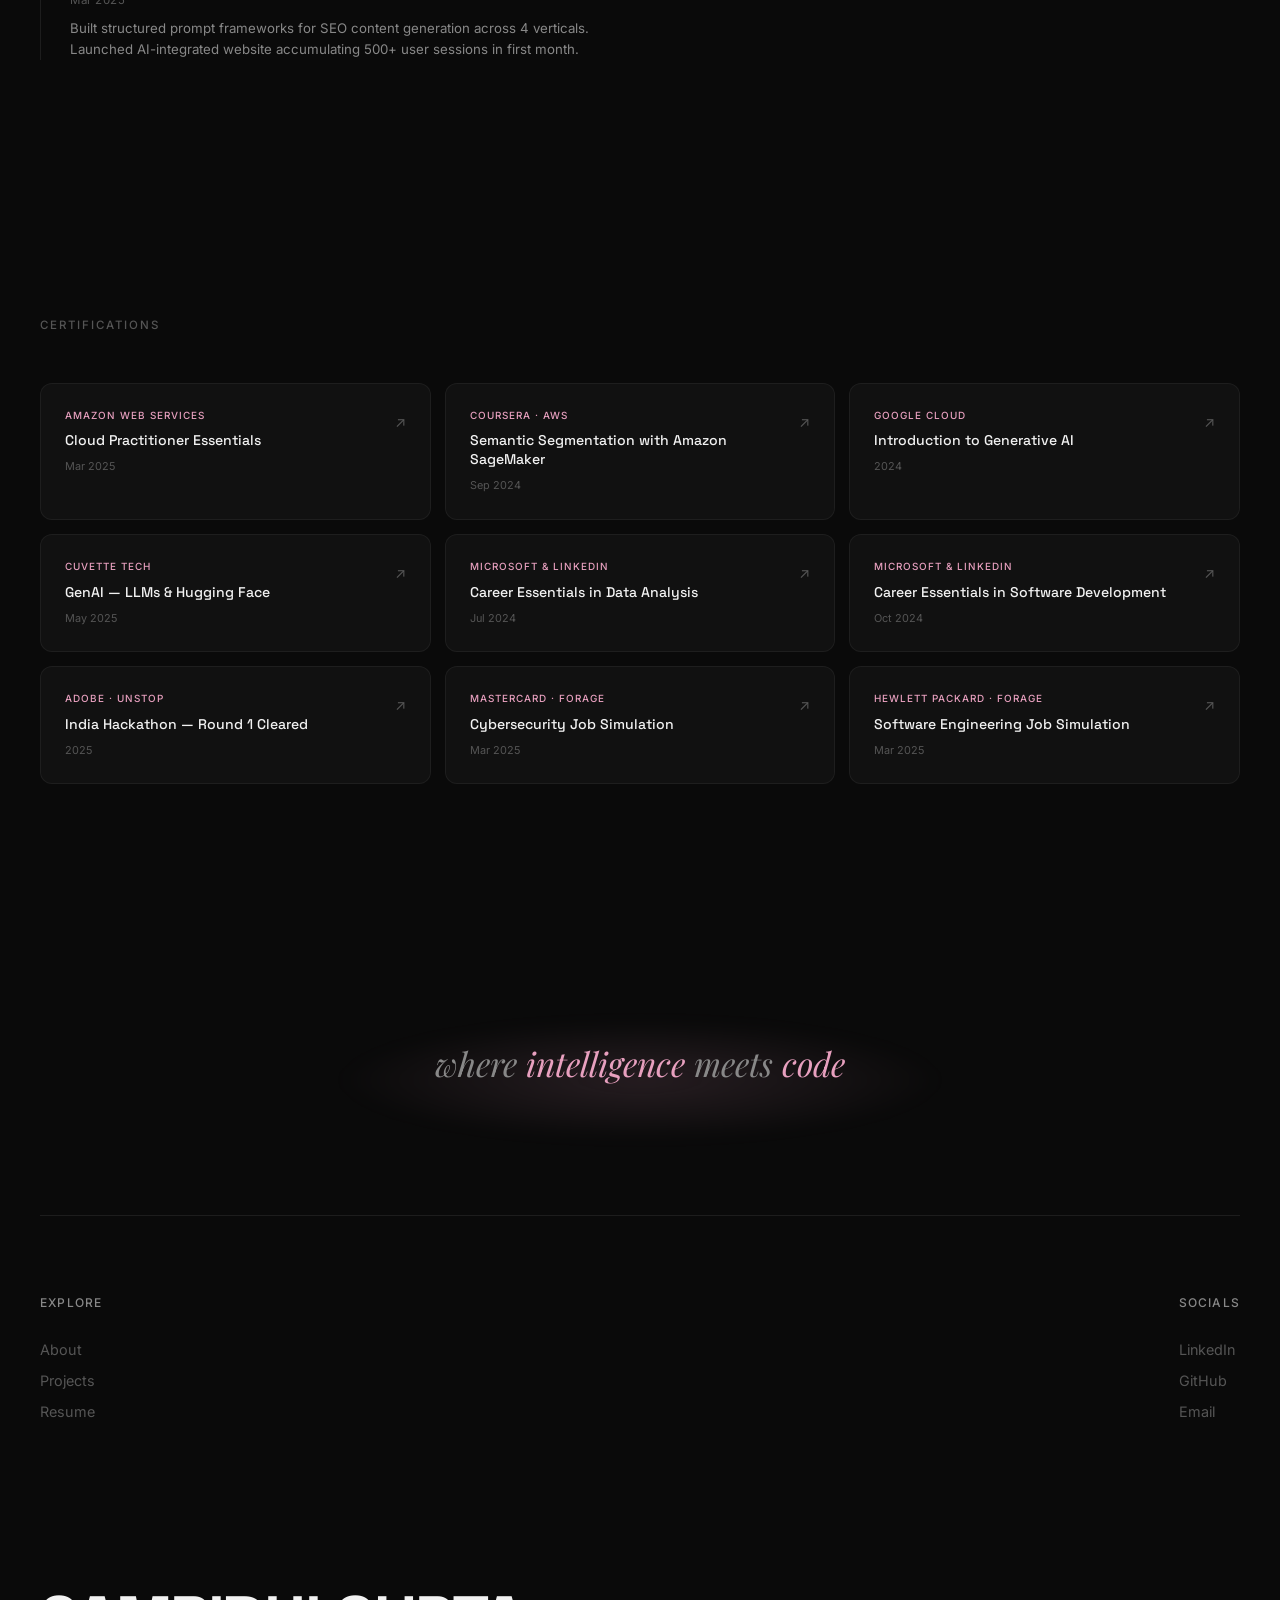
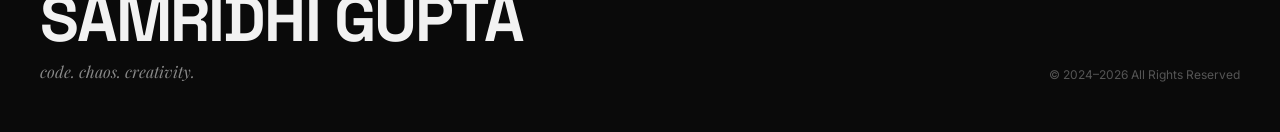
==== commit d7993c22: "resized floating images" ====
--- a/index.html
+++ b/index.html
@@ -15,6 +15,11 @@
   <link rel="stylesheet" href="css/welcome.css">
   <link rel="stylesheet" href="css/home.css">
   <link rel="stylesheet" href="css/responsive.css">
+  <!-- CDN preconnect — loads scripts faster -->
+  <link rel="preconnect" href="https://cdnjs.cloudflare.com">
+  <link rel="preconnect" href="https://cdn.jsdelivr.net">
+  <link rel="dns-prefetch" href="https://cdnjs.cloudflare.com">
+  <link rel="dns-prefetch" href="https://cdn.jsdelivr.net">
 </head>
 <body>
 
@@ -150,7 +155,8 @@
       <div class="projects-grid">
 
         <!-- ExoHabitAI -->
-        <a href="https://b13-exohabitai-samridhigupta.onrender.com/" target="_blank" rel="noopener" class="project-card">
+        <a href="https://b13-exohabitai-samridhigupta.onrender.com/" target="_blank" rel="noopener" class="project-card" data-preview>
+          <img class="project-preview-img" loading="lazy" src="assets/images/projects/exohabitai.webp" alt="ExoHabitAI preview">
           <div class="project-card-top">
             <div>
               <h3 class="project-card-name">ExoHabitAI</h3>
@@ -169,7 +175,8 @@
         </a>
 
         <!-- Recallio -->
-        <a href="https://recallio-designed-for-perfect-recal-seven.vercel.app/" target="_blank" rel="noopener" class="project-card">
+        <a href="https://recallio-designed-for-perfect-recal-seven.vercel.app/" target="_blank" rel="noopener" class="project-card" data-preview>
+          <img class="project-preview-img" loading="lazy" src="assets/images/projects/recallio.webp" alt="Recallio preview">
           <div class="project-card-top">
             <div>
               <h3 class="project-card-name">Recallio</h3>
@@ -188,8 +195,8 @@
         </a>
 
         <!-- MailForge -->
-        <!-- Add data-preview when you place screenshot at assets/images/projects/mailforge.jpg -->
-        <a href="https://mailforge-ai-powered-cold-email-gen-lake.vercel.app/" target="_blank" rel="noopener" class="project-card">
+        <a href="https://mailforge-ai-powered-cold-email-gen-lake.vercel.app/" target="_blank" rel="noopener" class="project-card" data-preview>
+          <img class="project-preview-img" loading="lazy" src="assets/images/projects/mailforge.webp" alt="MailForge preview">
           <div class="project-card-top">
             <div>
               <h3 class="project-card-name">MailForge</h3>
@@ -208,7 +215,8 @@
         </a>
 
         <!-- Orbit -->
-        <a href="https://orbit-production-76b4.up.railway.app/" target="_blank" rel="noopener" class="project-card">
+        <a href="https://orbit-production-76b4.up.railway.app/" target="_blank" rel="noopener" class="project-card" data-preview>
+          <img class="project-preview-img" loading="lazy" src="assets/images/projects/orbit.webp" alt="Orbit preview">
           <div class="project-card-top">
             <div>
               <h3 class="project-card-name">Orbit</h3>
--- a/css/style.css
+++ b/css/style.css
@@ -456,3 +456,23 @@
 ::-webkit-scrollbar-thumb:hover {
   background: rgba(255, 255, 255, 0.2);
 }
+
+/* ─── PERFORMANCE: Reduce on low-end / mobile ─ */
+@media (max-width: 768px), (prefers-reduced-motion: reduce) {
+  /* Disable backdrop-filter on mobile — very GPU heavy */
+  .nav-center,
+  .navbar.scrolled {
+    backdrop-filter: none;
+    -webkit-backdrop-filter: none;
+  }
+
+  /* Disable film grain on mobile */
+  body::before {
+    display: none;
+  }
+
+  /* Simplify cursor glow */
+  .cursor-dot {
+    box-shadow: 0 0 6px 2px rgba(232, 160, 191, 0.7);
+  }
+}
--- a/css/home.css
+++ b/css/home.css
@@ -420,20 +420,23 @@
   z-index: 1;
 }
 
-/* Image preview (Phase 5 — add screenshots to assets/images/projects/) */
+/* Image preview — fixed origin at card top-left so GSAP translate works correctly */
 .project-preview-img {
   position: absolute;
+  top: 0;                             /* FIX: anchor to card top-left, not content flow */
+  left: 0;
   width: 200px;
   height: 130px;
   object-fit: cover;
   border-radius: 8px;
-  border: 1px solid var(--border);
+  border: 1px solid rgba(255,255,255,0.08);
   pointer-events: none;
   z-index: 5;
   opacity: 0;
   transform: scale(0.88);
   will-change: transform, opacity;
-  box-shadow: 0 20px 60px rgba(0, 0, 0, 0.5);
+  box-shadow: 0 20px 60px rgba(0, 0, 0, 0.6);
+  loading: lazy;                      /* browser hint — not loaded until needed */
 }
 
 /* More projects link */
